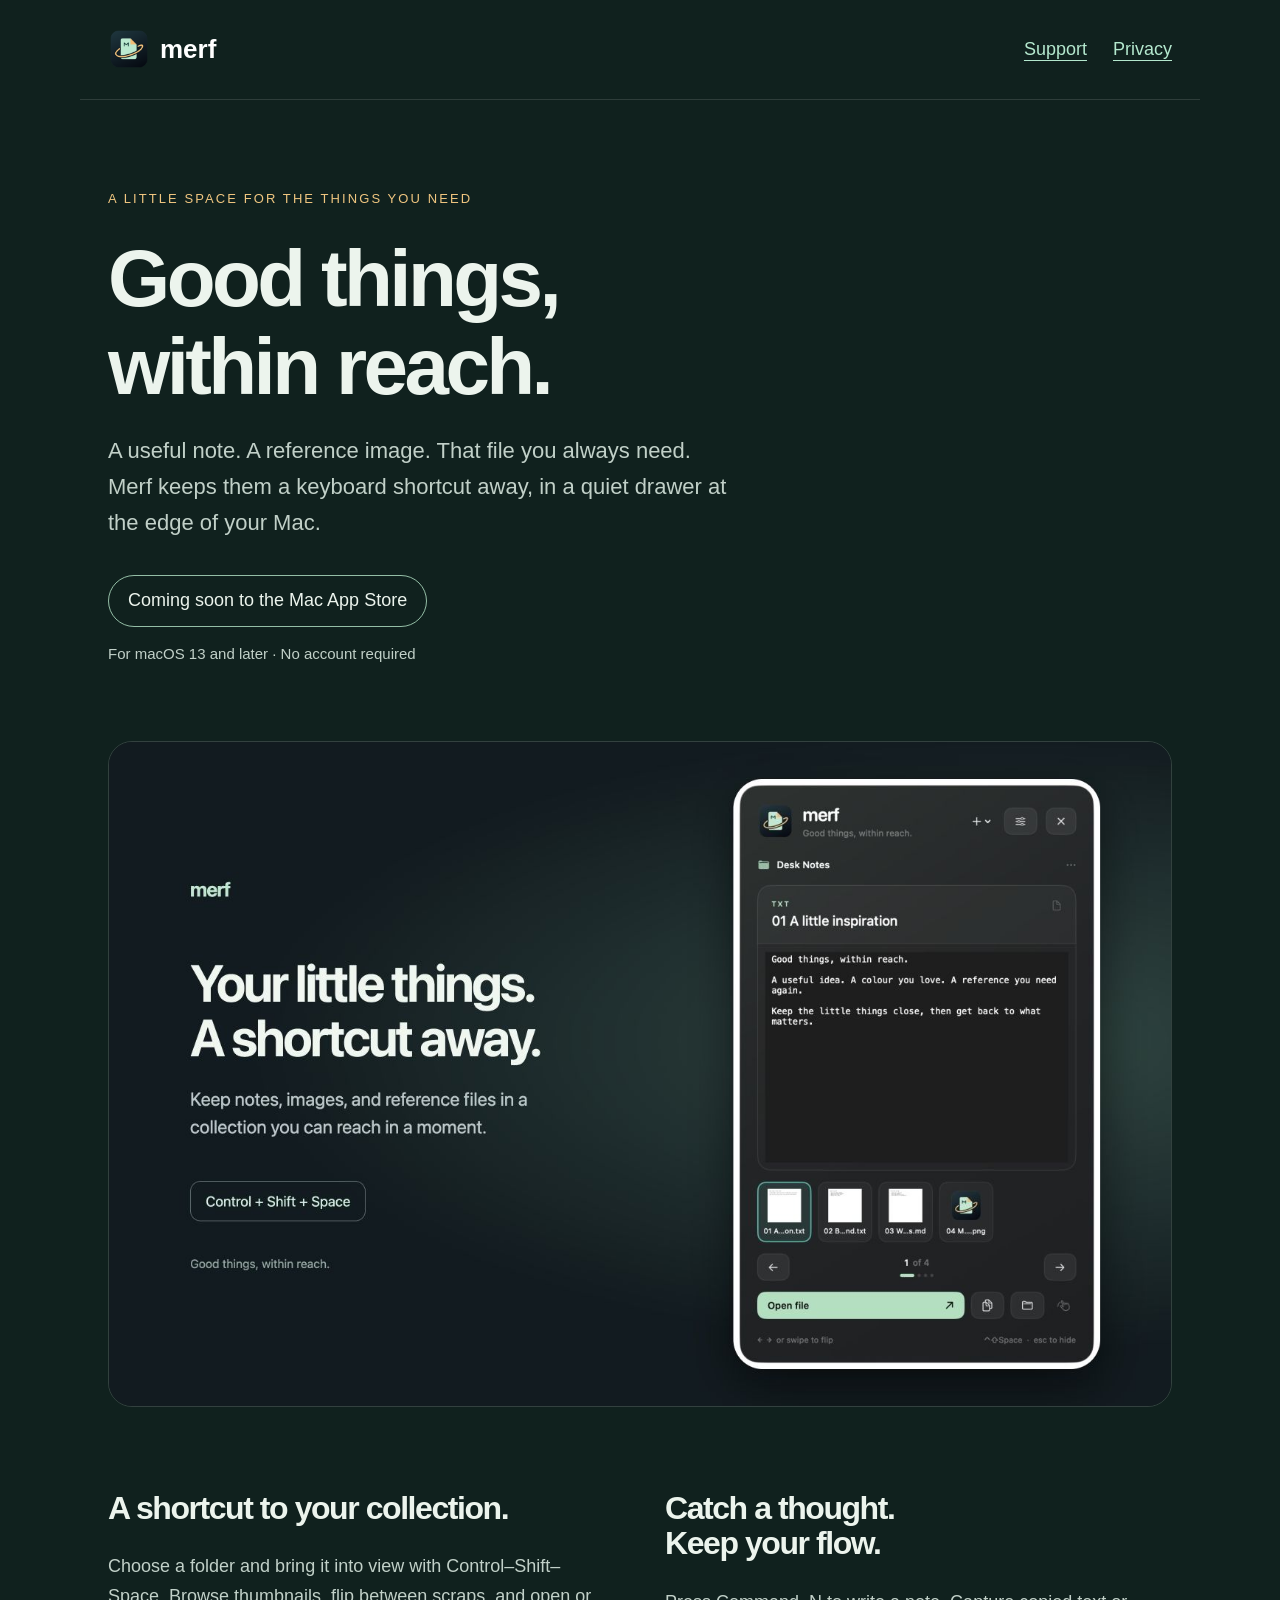
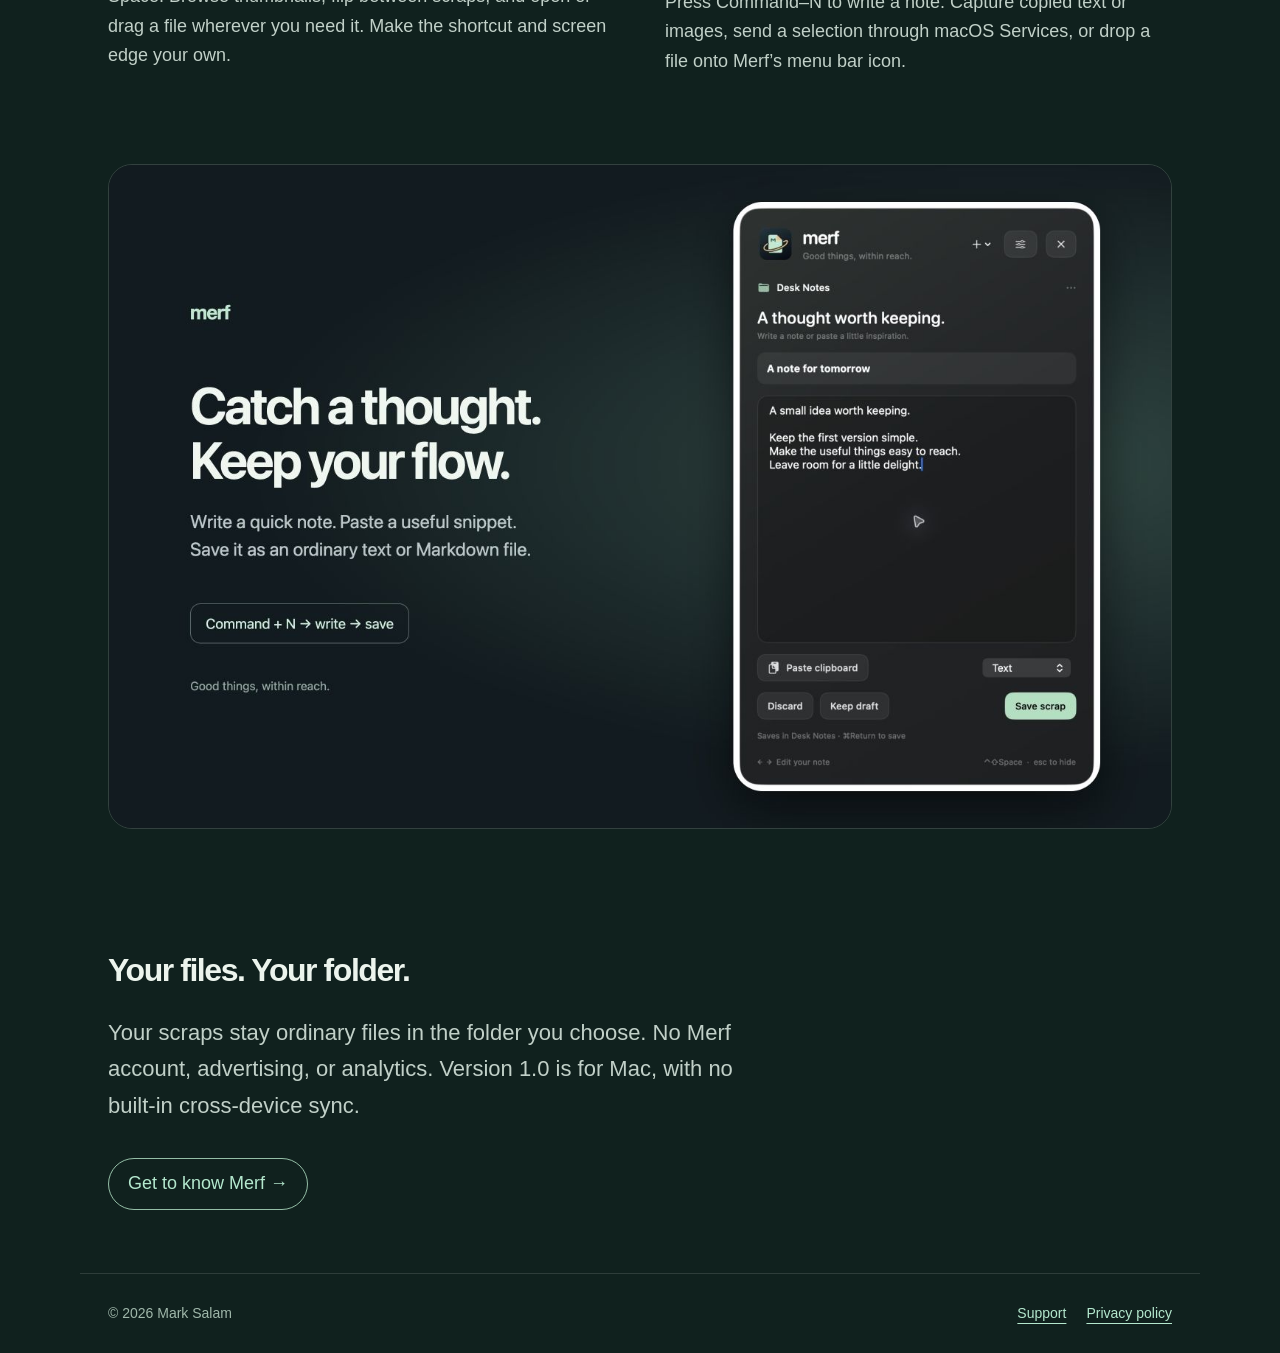
==== index.html @ 33ce0363 "Add Merf website, support, and privacy pages" ====
<!doctype html><html lang="en"><head><meta charset="utf-8"><meta name="viewport" content="width=device-width,initial-scale=1"><title>Good things, within reach — Merf</title><meta name="description" content="Merf keeps notes, images, and reference files a keyboard shortcut away on your Mac."><link rel="icon" href="assets/merf.png"><link rel="stylesheet" href="style.css"></head><body><header><a class="brand" href="./"><img src="assets/merf.png" alt="">merf</a><nav aria-label="Main navigation"><a href="support.html">Support</a><a href="privacy.html">Privacy</a></nav></header><main><section class="hero"><span class="eyebrow">A little space for the things you need</span><h1>Good things,<br>within reach.</h1><p>A useful note. A reference image. That file you always need. Merf keeps them a keyboard shortcut away, in a quiet drawer at the edge of your Mac.</p><span class="pill">Coming soon to the Mac App Store</span><p style="font-size:15px">For macOS 13 and later · No account required</p></section><img class="shot" src="assets/browse.png" alt="Merf’s slide-out drawer displaying a text scrap and a row of file thumbnails"><section class="features"><div><h2>A shortcut to your collection.</h2><p>Choose a folder and bring it into view with Control–Shift–Space. Browse thumbnails, flip between scraps, and open or drag a file wherever you need it. Make the shortcut and screen edge your own.</p></div><div><h2>Catch a thought.<br>Keep your flow.</h2><p>Press Command–N to write a note. Capture copied text or images, send a selection through macOS Services, or drop a file onto Merf’s menu bar icon.</p></div></section><img class="shot" src="assets/capture.png" alt="Merf’s note editor with a title and a short text note"><section class="hero"><h2>Your files. Your folder.</h2><p>Your scraps stay ordinary files in the folder you choose. No Merf account, advertising, or analytics. Version 1.0 is for Mac, with no built-in cross-device sync.</p><a class="pill" href="support.html">Get to know Merf →</a></section></main><footer><span>© 2026 Mark Salam</span><div><a href="support.html">Support</a><a href="privacy.html">Privacy policy</a></div></footer></body></html>
---- style.css ----
*{box-sizing:border-box}body{margin:0;background:#10211e;color:#ecf4ed;font:18px/1.65 -apple-system,BlinkMacSystemFont,"Segoe UI",sans-serif}a{color:#b4e8ce;text-underline-offset:5px}a:hover{color:white}header,main,footer{max-width:1120px;margin:auto;padding:28px}header{display:flex;align-items:center;justify-content:space-between;border-bottom:1px solid #ffffff20}nav{display:flex;gap:26px}.brand{font-size:26px;font-weight:750;text-decoration:none;color:white;display:flex;align-items:center;gap:10px}.brand img{width:42px;height:42px}h1,h2{line-height:1.1;letter-spacing:-.045em}h1{font-size:clamp(42px,7vw,80px);margin:22px 0}h2{font-size:32px;margin-top:45px}p{color:#c1d0c8}.eyebrow{color:#f0c680;font-size:13px;text-transform:uppercase;letter-spacing:.16em}.hero{max-width:820px;padding:55px 0 35px}.hero p{max-width:630px;font-size:22px}.pill{display:inline-block;padding:10px 19px;border:1px solid #94bea6;border-radius:30px;text-decoration:none;margin:12px 10px 0 0}.shot{width:100%;display:block;border-radius:24px;border:1px solid #ffffff25;margin:24px 0}.features{display:grid;grid-template-columns:1fr 1fr;gap:50px;padding:15px 0 45px}.prose{max-width:760px;padding-bottom:60px}.prose h1{font-size:52px}.prose h2{font-size:26px}.prose p{margin:18px 0}footer{border-top:1px solid #ffffff20;display:flex;justify-content:space-between;font-size:14px;color:#a0b8ab}footer div{display:flex;gap:20px}:focus-visible{outline:3px solid #f0c680;outline-offset:5px}@media(max-width:650px){header,main,footer{padding:20px}nav{gap:15px;font-size:15px}.features{grid-template-columns:1fr;gap:0}.hero{padding-top:30px}.hero p{font-size:19px}.prose h1{font-size:40px}footer{display:block}footer div{margin-top:15px}.shot{border-radius:12px}}
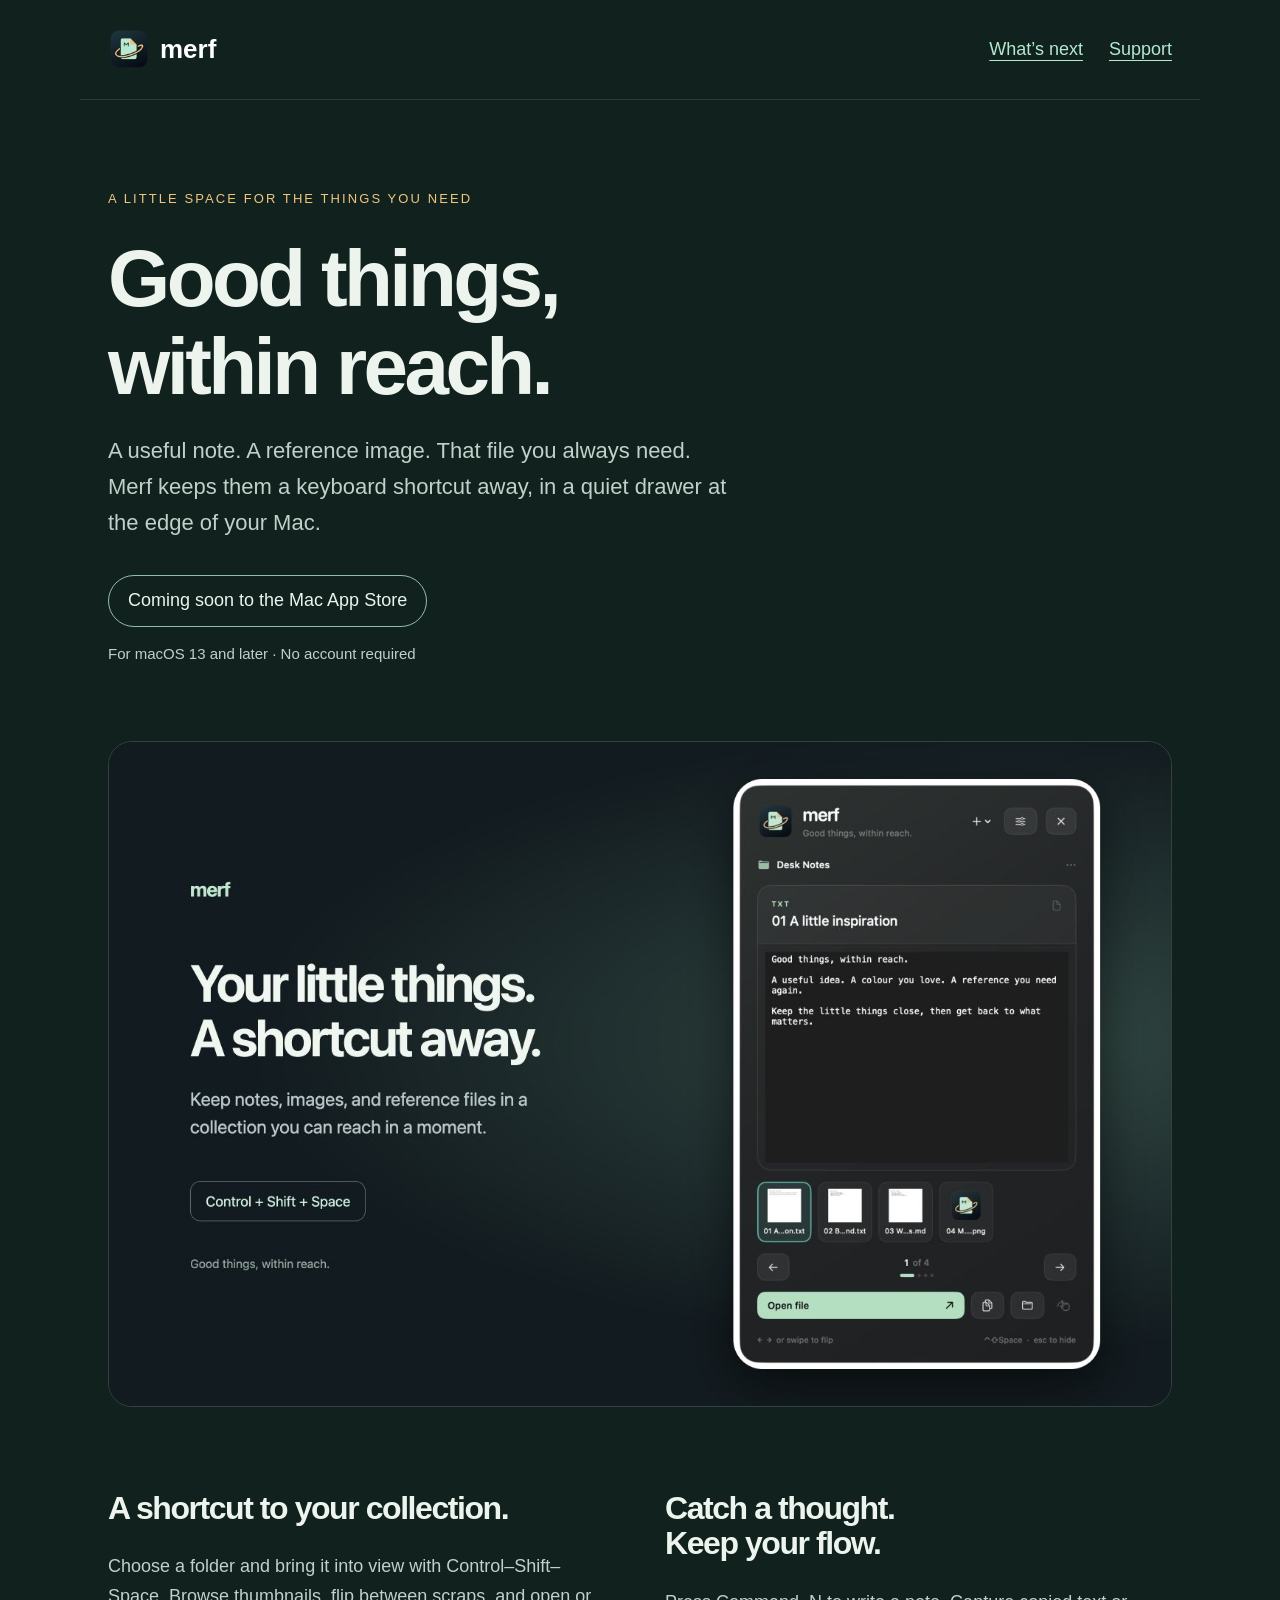
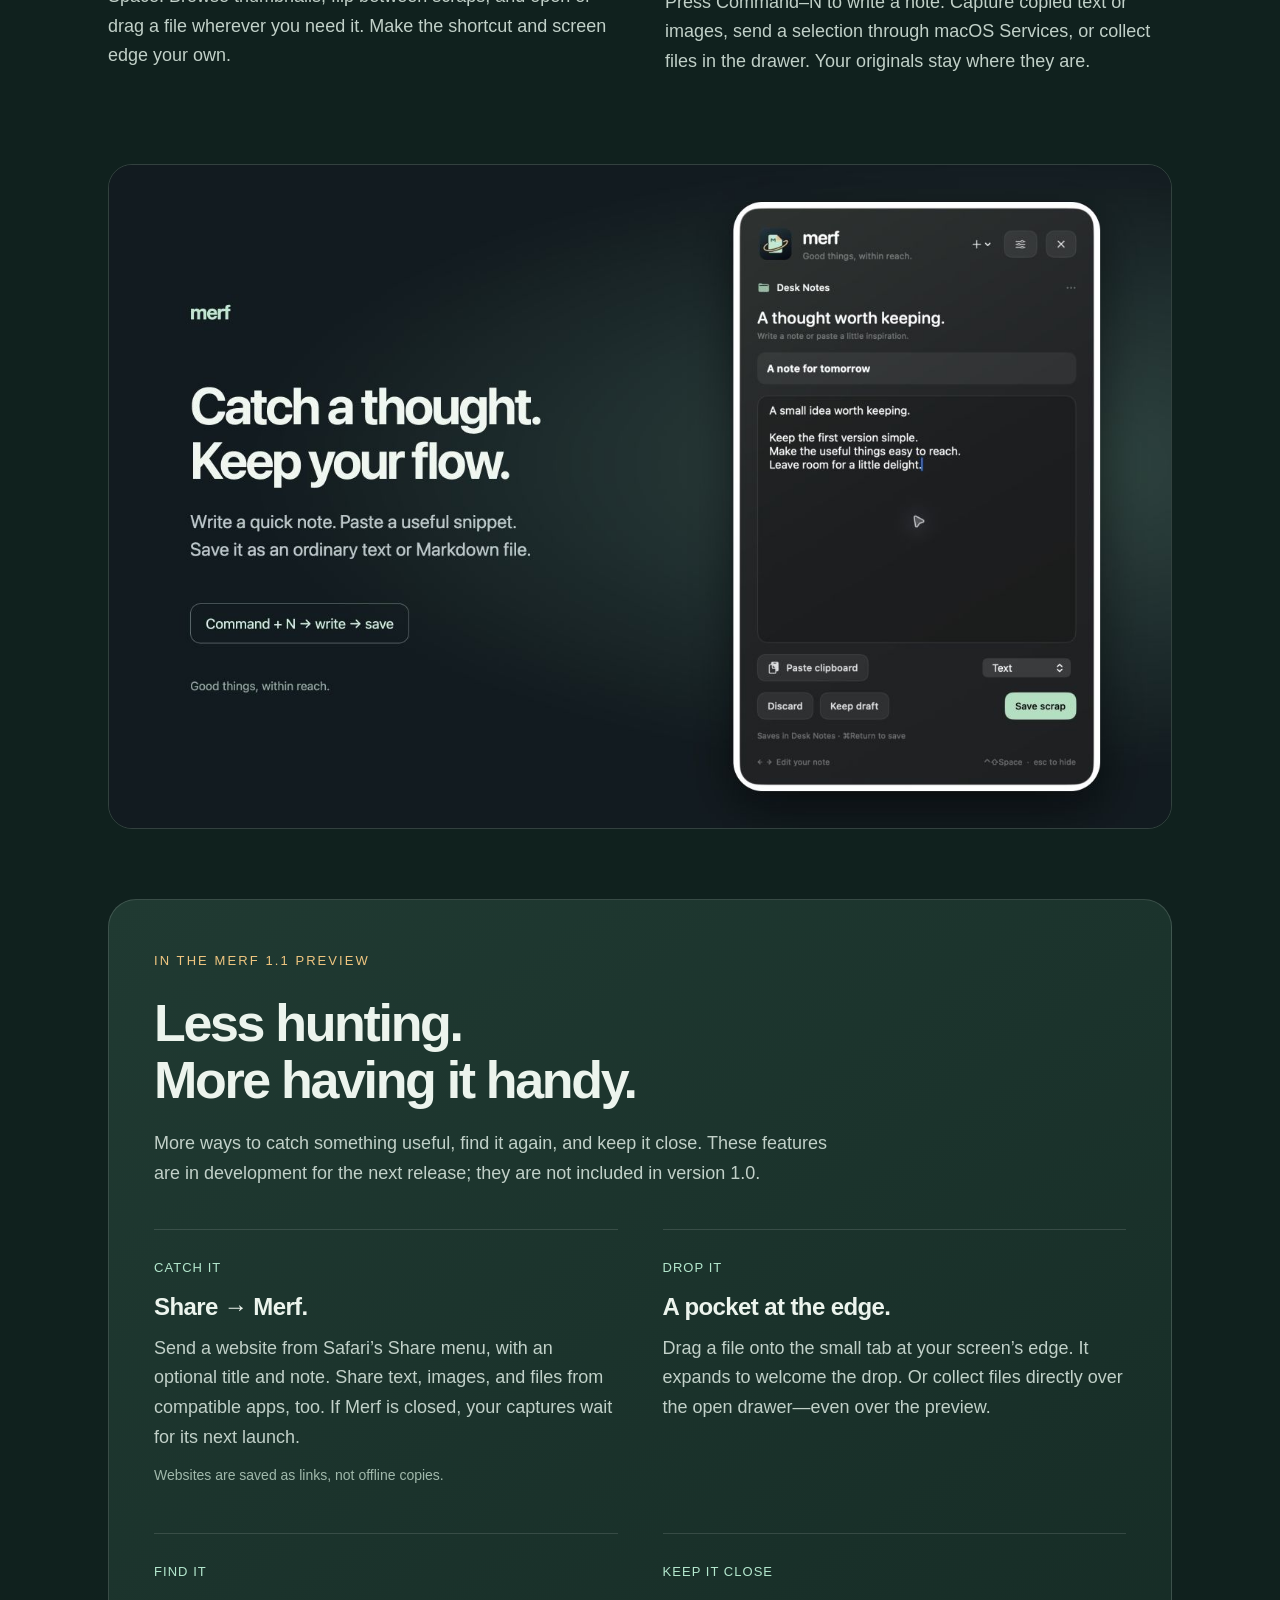
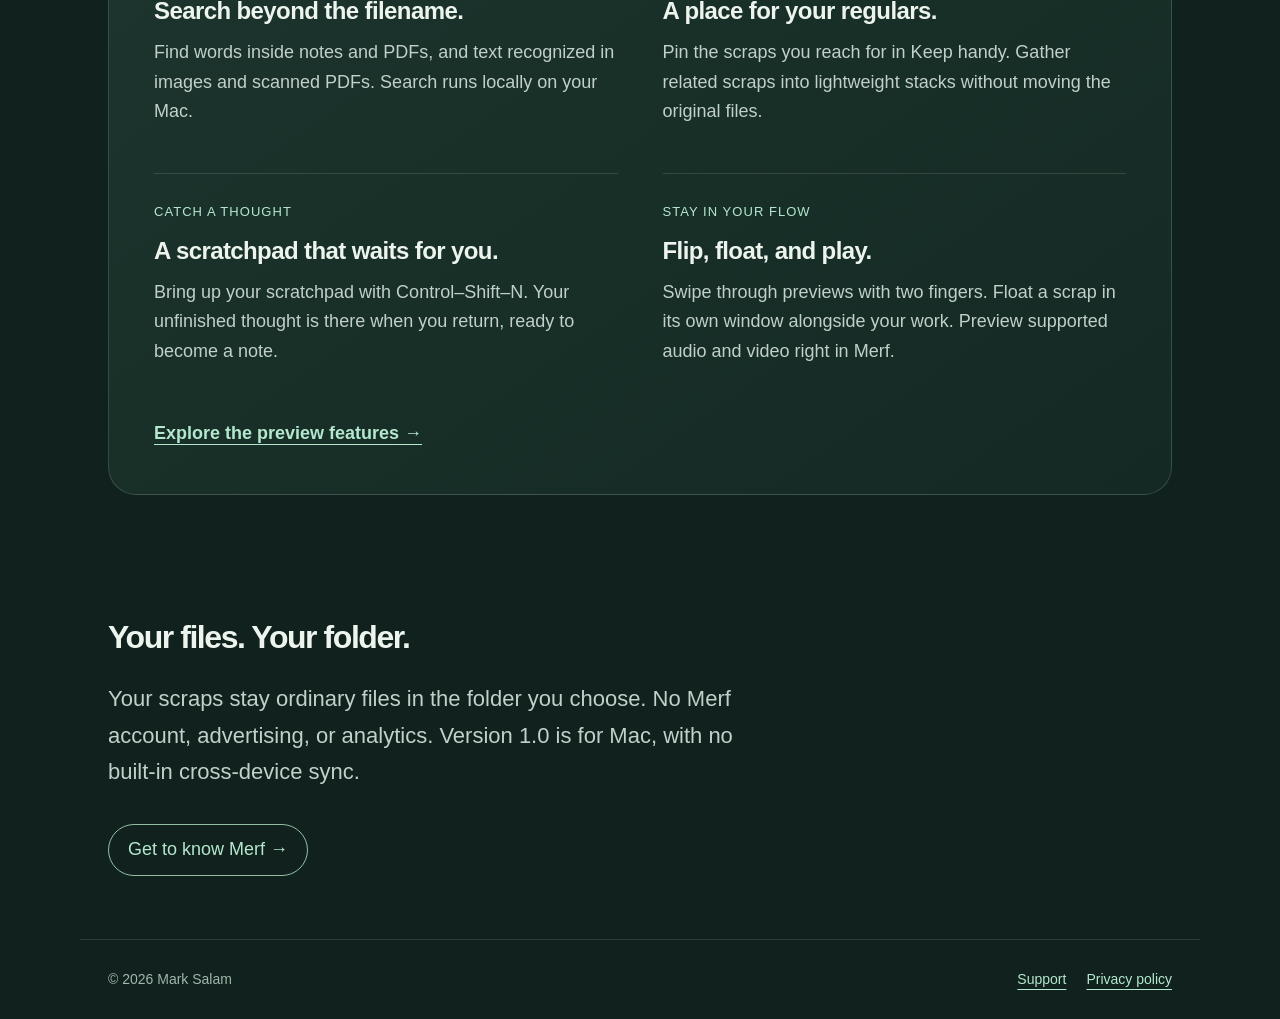
==== commit b1e3f8c8: "Present Merf 1.1 preview features and update support and privacy" ====
--- a/index.html
+++ b/index.html
@@ -1 +1,15 @@
-<!doctype html><html lang="en"><head><meta charset="utf-8"><meta name="viewport" content="width=device-width,initial-scale=1"><title>Good things, within reach — Merf</title><meta name="description" content="Merf keeps notes, images, and reference files a keyboard shortcut away on your Mac."><link rel="icon" href="assets/merf.png"><link rel="stylesheet" href="style.css"></head><body><header><a class="brand" href="./"><img src="assets/merf.png" alt="">merf</a><nav aria-label="Main navigation"><a href="support.html">Support</a><a href="privacy.html">Privacy</a></nav></header><main><section class="hero"><span class="eyebrow">A little space for the things you need</span><h1>Good things,<br>within reach.</h1><p>A useful note. A reference image. That file you always need. Merf keeps them a keyboard shortcut away, in a quiet drawer at the edge of your Mac.</p><span class="pill">Coming soon to the Mac App Store</span><p style="font-size:15px">For macOS 13 and later · No account required</p></section><img class="shot" src="assets/browse.png" alt="Merf’s slide-out drawer displaying a text scrap and a row of file thumbnails"><section class="features"><div><h2>A shortcut to your collection.</h2><p>Choose a folder and bring it into view with Control–Shift–Space. Browse thumbnails, flip between scraps, and open or drag a file wherever you need it. Make the shortcut and screen edge your own.</p></div><div><h2>Catch a thought.<br>Keep your flow.</h2><p>Press Command–N to write a note. Capture copied text or images, send a selection through macOS Services, or drop a file onto Merf’s menu bar icon.</p></div></section><img class="shot" src="assets/capture.png" alt="Merf’s note editor with a title and a short text note"><section class="hero"><h2>Your files. Your folder.</h2><p>Your scraps stay ordinary files in the folder you choose. No Merf account, advertising, or analytics. Version 1.0 is for Mac, with no built-in cross-device sync.</p><a class="pill" href="support.html">Get to know Merf →</a></section></main><footer><span>© 2026 Mark Salam</span><div><a href="support.html">Support</a><a href="privacy.html">Privacy policy</a></div></footer></body></html>+<!doctype html><html lang="en"><head><meta charset="utf-8"><meta name="viewport" content="width=device-width,initial-scale=1"><title>Good things, within reach — Merf</title><meta name="description" content="Merf keeps notes, images, and reference files a keyboard shortcut away on your Mac."><link rel="icon" href="assets/merf.png"><link rel="stylesheet" href="style.css"></head><body><header><a class="brand" href="./"><img src="assets/merf.png" alt="">merf</a><nav aria-label="Main navigation"><a href="#next">What’s next</a><a href="support.html">Support</a></nav></header><main><section class="hero"><span class="eyebrow">A little space for the things you need</span><h1>Good things,<br>within reach.</h1><p>A useful note. A reference image. That file you always need. Merf keeps them a keyboard shortcut away, in a quiet drawer at the edge of your Mac.</p><span class="pill">Coming soon to the Mac App Store</span><p style="font-size:15px">For macOS 13 and later · No account required</p></section><img class="shot" src="assets/browse.png" alt="Merf’s slide-out drawer displaying a text scrap and a row of file thumbnails"><section class="features"><div><h2>A shortcut to your collection.</h2><p>Choose a folder and bring it into view with Control–Shift–Space. Browse thumbnails, flip between scraps, and open or drag a file wherever you need it. Make the shortcut and screen edge your own.</p></div><div><h2>Catch a thought.<br>Keep your flow.</h2><p>Press Command–N to write a note. Capture copied text or images, send a selection through macOS Services, or collect files in the drawer. Your originals stay where they are.</p></div></section><img class="shot" src="assets/capture.png" alt="Merf’s note editor with a title and a short text note">
+<section class="next" id="next" aria-labelledby="next-title">
+  <span class="eyebrow">In the Merf 1.1 preview</span>
+  <h2 id="next-title">Less hunting.<br>More having it handy.</h2>
+  <p class="intro">More ways to catch something useful, find it again, and keep it close. These features are in development for the next release; they are not included in version 1.0.</p>
+  <div class="feature-grid">
+    <article><span class="feature-label">Catch it</span><h3>Share → Merf.</h3><p>Send a website from Safari’s Share menu, with an optional title and note. Share text, images, and files from compatible apps, too. If Merf is closed, your captures wait for its next launch.</p><p class="detail">Websites are saved as links, not offline copies.</p></article>
+    <article><span class="feature-label">Drop it</span><h3>A pocket at the edge.</h3><p>Drag a file onto the small tab at your screen’s edge. It expands to welcome the drop. Or collect files directly over the open drawer—even over the preview.</p></article>
+    <article><span class="feature-label">Find it</span><h3>Search beyond the filename.</h3><p>Find words inside notes and PDFs, and text recognized in images and scanned PDFs. Search runs locally on your Mac.</p></article>
+    <article><span class="feature-label">Keep it close</span><h3>A place for your regulars.</h3><p>Pin the scraps you reach for in Keep handy. Gather related scraps into lightweight stacks without moving the original files.</p></article>
+    <article><span class="feature-label">Catch a thought</span><h3>A scratchpad that waits for you.</h3><p>Bring up your scratchpad with Control–Shift–N. Your unfinished thought is there when you return, ready to become a note.</p></article>
+    <article><span class="feature-label">Stay in your flow</span><h3>Flip, float, and play.</h3><p>Swipe through previews with two fingers. Float a scrap in its own window alongside your work. Preview supported audio and video right in Merf.</p></article>
+  </div>
+  <a class="text-link" href="support.html#preview">Explore the preview features →</a>
+</section><section class="hero"><h2>Your files. Your folder.</h2><p>Your scraps stay ordinary files in the folder you choose. No Merf account, advertising, or analytics. Version 1.0 is for Mac, with no built-in cross-device sync.</p><a class="pill" href="support.html">Get to know Merf →</a></section></main><footer><span>© 2026 Mark Salam</span><div><a href="support.html">Support</a><a href="privacy.html">Privacy policy</a></div></footer></body></html>
--- a/style.css
+++ b/style.css
@@ -1 +1,2 @@
-*{box-sizing:border-box}body{margin:0;background:#10211e;color:#ecf4ed;font:18px/1.65 -apple-system,BlinkMacSystemFont,"Segoe UI",sans-serif}a{color:#b4e8ce;text-underline-offset:5px}a:hover{color:white}header,main,footer{max-width:1120px;margin:auto;padding:28px}header{display:flex;align-items:center;justify-content:space-between;border-bottom:1px solid #ffffff20}nav{display:flex;gap:26px}.brand{font-size:26px;font-weight:750;text-decoration:none;color:white;display:flex;align-items:center;gap:10px}.brand img{width:42px;height:42px}h1,h2{line-height:1.1;letter-spacing:-.045em}h1{font-size:clamp(42px,7vw,80px);margin:22px 0}h2{font-size:32px;margin-top:45px}p{color:#c1d0c8}.eyebrow{color:#f0c680;font-size:13px;text-transform:uppercase;letter-spacing:.16em}.hero{max-width:820px;padding:55px 0 35px}.hero p{max-width:630px;font-size:22px}.pill{display:inline-block;padding:10px 19px;border:1px solid #94bea6;border-radius:30px;text-decoration:none;margin:12px 10px 0 0}.shot{width:100%;display:block;border-radius:24px;border:1px solid #ffffff25;margin:24px 0}.features{display:grid;grid-template-columns:1fr 1fr;gap:50px;padding:15px 0 45px}.prose{max-width:760px;padding-bottom:60px}.prose h1{font-size:52px}.prose h2{font-size:26px}.prose p{margin:18px 0}footer{border-top:1px solid #ffffff20;display:flex;justify-content:space-between;font-size:14px;color:#a0b8ab}footer div{display:flex;gap:20px}:focus-visible{outline:3px solid #f0c680;outline-offset:5px}@media(max-width:650px){header,main,footer{padding:20px}nav{gap:15px;font-size:15px}.features{grid-template-columns:1fr;gap:0}.hero{padding-top:30px}.hero p{font-size:19px}.prose h1{font-size:40px}footer{display:block}footer div{margin-top:15px}.shot{border-radius:12px}}+*{box-sizing:border-box}body{margin:0;background:#10211e;color:#ecf4ed;font:18px/1.65 -apple-system,BlinkMacSystemFont,"Segoe UI",sans-serif}a{color:#b4e8ce;text-underline-offset:5px}a:hover{color:white}header,main,footer{max-width:1120px;margin:auto;padding:28px}header{display:flex;align-items:center;justify-content:space-between;border-bottom:1px solid #ffffff20}nav{display:flex;gap:26px}.brand{font-size:26px;font-weight:750;text-decoration:none;color:white;display:flex;align-items:center;gap:10px}.brand img{width:42px;height:42px}h1,h2{line-height:1.1;letter-spacing:-.045em}h1{font-size:clamp(42px,7vw,80px);margin:22px 0}h2{font-size:32px;margin-top:45px}p{color:#c1d0c8}.eyebrow{color:#f0c680;font-size:13px;text-transform:uppercase;letter-spacing:.16em}.hero{max-width:820px;padding:55px 0 35px}.hero p{max-width:630px;font-size:22px}.pill{display:inline-block;padding:10px 19px;border:1px solid #94bea6;border-radius:30px;text-decoration:none;margin:12px 10px 0 0}.shot{width:100%;display:block;border-radius:24px;border:1px solid #ffffff25;margin:24px 0}.features{display:grid;grid-template-columns:1fr 1fr;gap:50px;padding:15px 0 45px}.prose{max-width:760px;padding-bottom:60px}.prose h1{font-size:52px}.prose h2{font-size:26px}.prose p{margin:18px 0}footer{border-top:1px solid #ffffff20;display:flex;justify-content:space-between;font-size:14px;color:#a0b8ab}footer div{display:flex;gap:20px}:focus-visible{outline:3px solid #f0c680;outline-offset:5px}@media(max-width:650px){header,main,footer{padding:20px}nav{gap:15px;font-size:15px}.features{grid-template-columns:1fr;gap:0}.hero{padding-top:30px}.hero p{font-size:19px}.prose h1{font-size:40px}footer{display:block}footer div{margin-top:15px}.shot{border-radius:12px}}
+html{scroll-behavior:smooth}.next{margin:70px 0 25px;padding:45px;border:1px solid #ffffff25;border-radius:28px;background:linear-gradient(145deg,#203a32,#142923)}.next h2{font-size:clamp(34px,5vw,52px);margin:20px 0}.intro{max-width:700px}.feature-grid{display:grid;grid-template-columns:1fr 1fr;gap:34px 45px;margin:40px 0}.feature-grid article{border-top:1px solid #ffffff20;padding-top:22px}.feature-label{color:#b4e8ce;font-size:13px;letter-spacing:.08em;text-transform:uppercase}.feature-grid h3{font-size:24px;line-height:1.25;letter-spacing:-.025em;margin:10px 0}.feature-grid p{margin:12px 0}.feature-grid .detail{font-size:14px;color:#a0b8ab}.text-link{font-weight:600}.prose #preview{border-top:1px solid #ffffff25;padding-top:38px;margin-top:45px}section[id]{scroll-margin-top:28px}@media(max-width:650px){.next{padding:24px;margin-top:40px;border-radius:20px}.feature-grid{grid-template-columns:1fr;gap:20px;margin:30px 0}nav{gap:14px}}@media(prefers-reduced-motion:reduce){html{scroll-behavior:auto}}
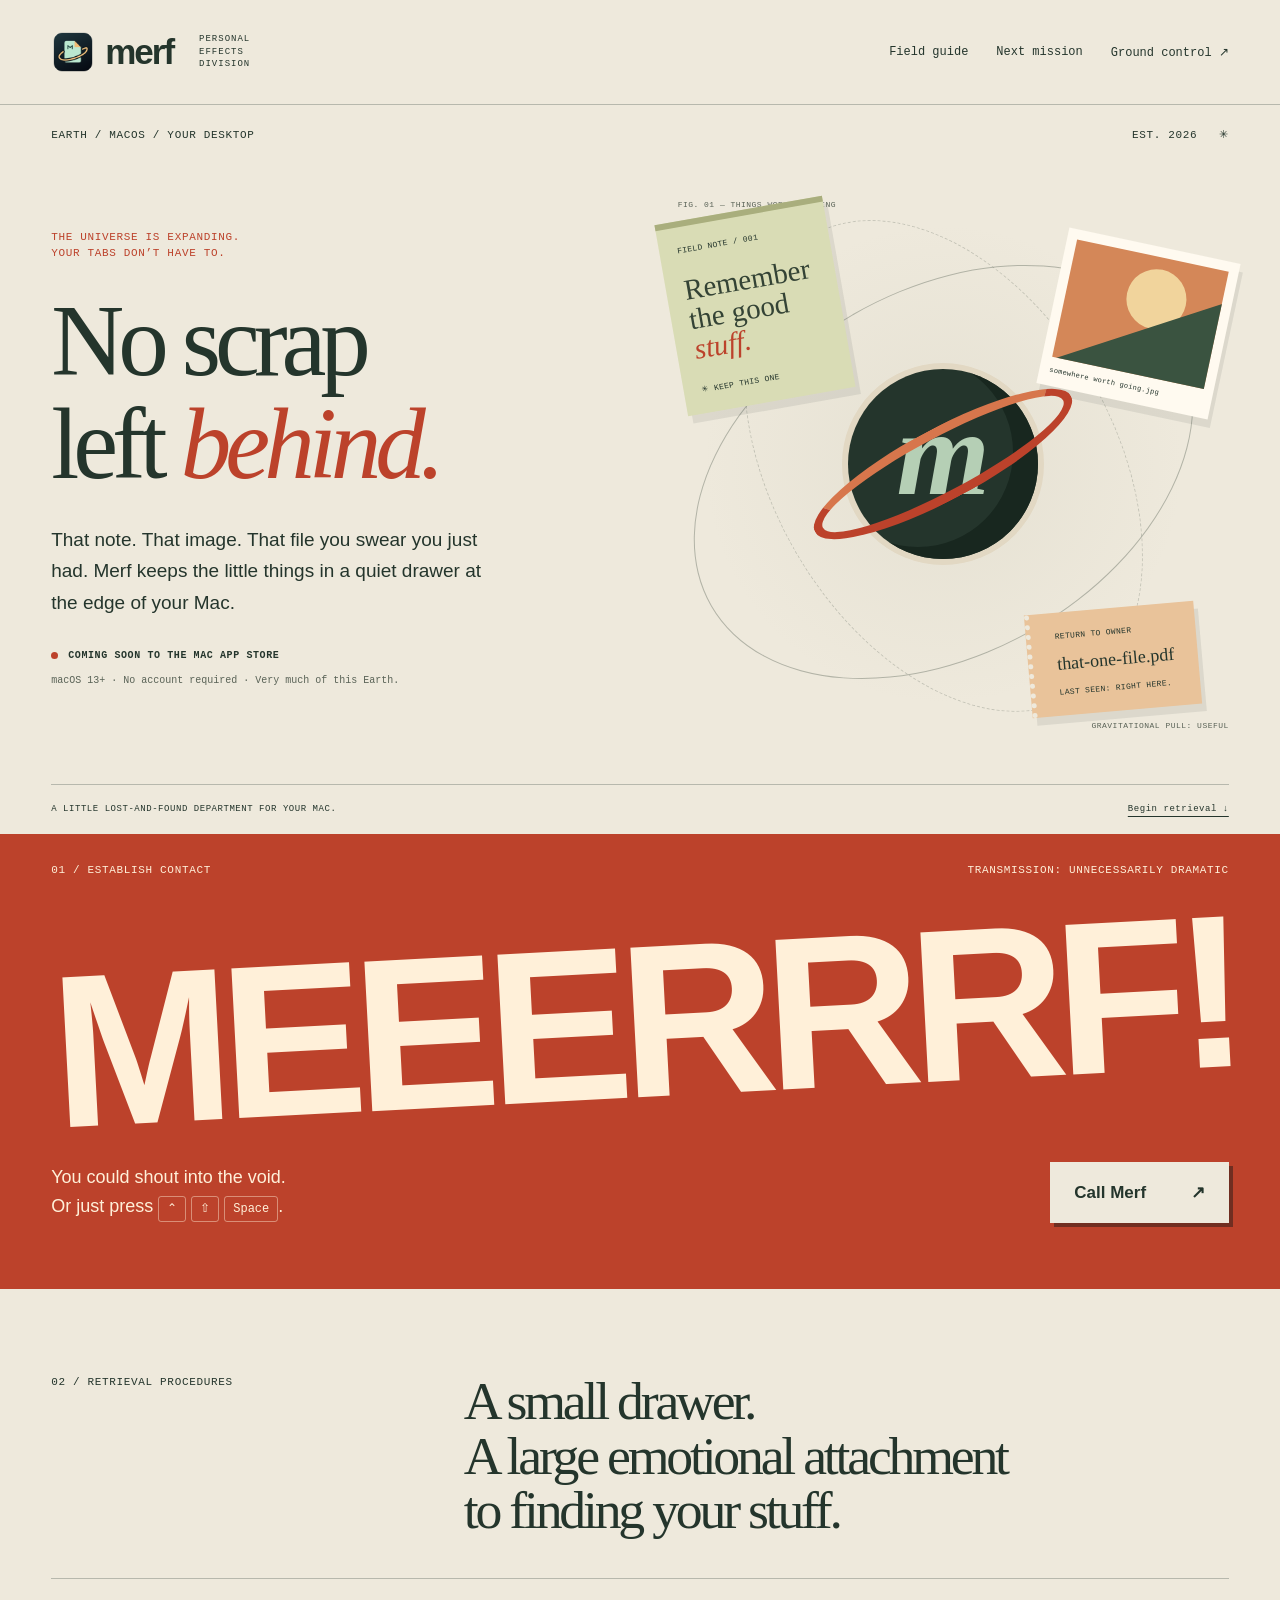
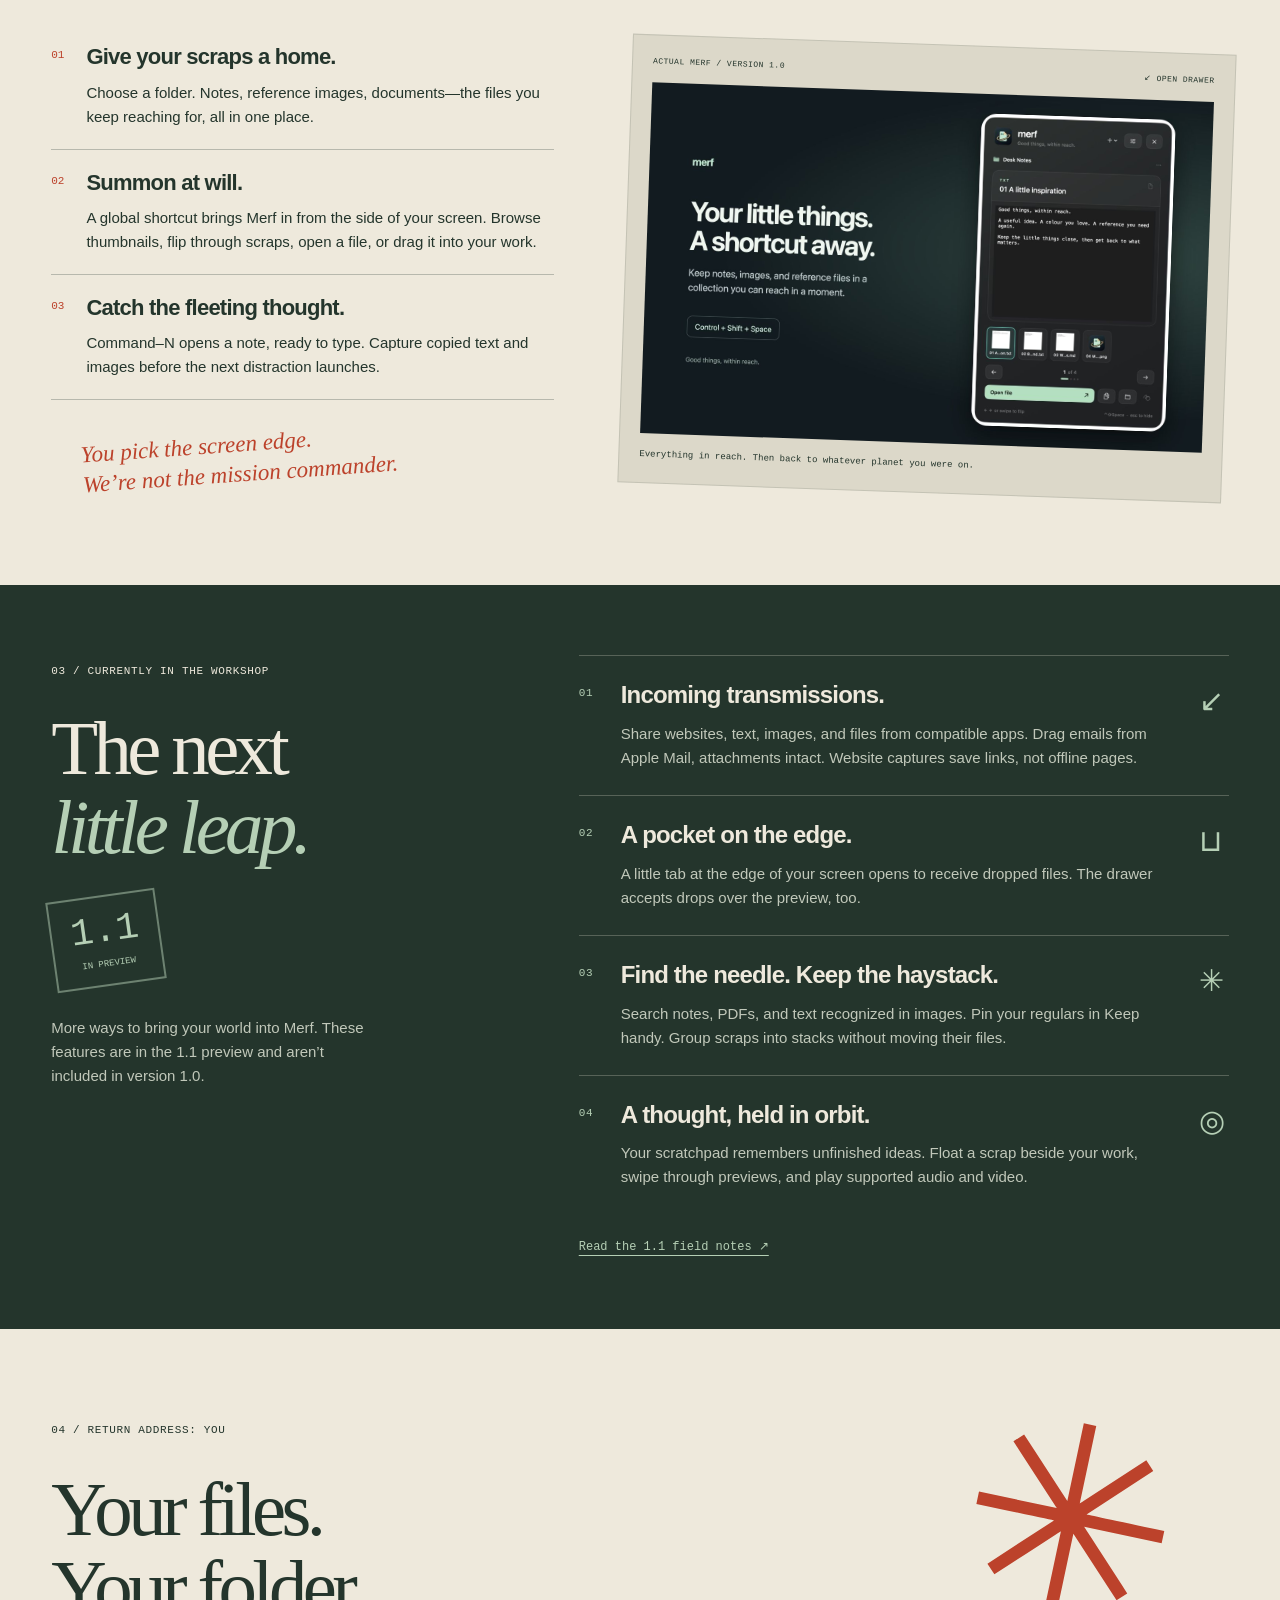
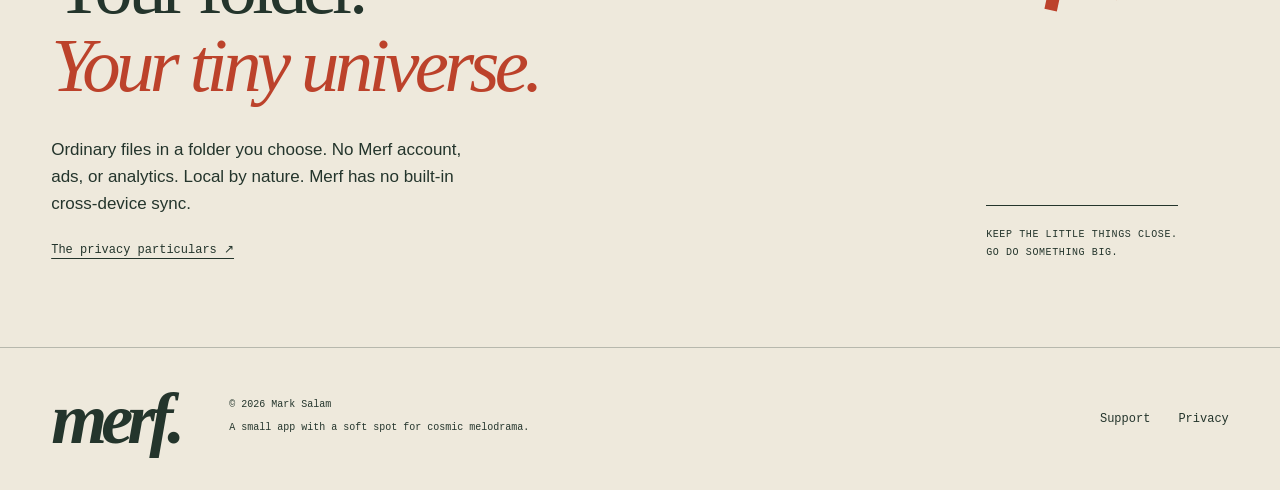
==== commit 536843e0: "Give Merf a retro space field-guide identity and interactive drawer demo" ====
--- a/index.html
+++ b/index.html
@@ -1,15 +1,40 @@
-<!doctype html><html lang="en"><head><meta charset="utf-8"><meta name="viewport" content="width=device-width,initial-scale=1"><title>Good things, within reach — Merf</title><meta name="description" content="Merf keeps notes, images, and reference files a keyboard shortcut away on your Mac."><link rel="icon" href="assets/merf.png"><link rel="stylesheet" href="style.css"></head><body><header><a class="brand" href="./"><img src="assets/merf.png" alt="">merf</a><nav aria-label="Main navigation"><a href="#next">What’s next</a><a href="support.html">Support</a></nav></header><main><section class="hero"><span class="eyebrow">A little space for the things you need</span><h1>Good things,<br>within reach.</h1><p>A useful note. A reference image. That file you always need. Merf keeps them a keyboard shortcut away, in a quiet drawer at the edge of your Mac.</p><span class="pill">Coming soon to the Mac App Store</span><p style="font-size:15px">For macOS 13 and later · No account required</p></section><img class="shot" src="assets/browse.png" alt="Merf’s slide-out drawer displaying a text scrap and a row of file thumbnails"><section class="features"><div><h2>A shortcut to your collection.</h2><p>Choose a folder and bring it into view with Control–Shift–Space. Browse thumbnails, flip between scraps, and open or drag a file wherever you need it. Make the shortcut and screen edge your own.</p></div><div><h2>Catch a thought.<br>Keep your flow.</h2><p>Press Command–N to write a note. Capture copied text or images, send a selection through macOS Services, or collect files in the drawer. Your originals stay where they are.</p></div></section><img class="shot" src="assets/capture.png" alt="Merf’s note editor with a title and a short text note">
-<section class="next" id="next" aria-labelledby="next-title">
-  <span class="eyebrow">In the Merf 1.1 preview</span>
-  <h2 id="next-title">Less hunting.<br>More having it handy.</h2>
-  <p class="intro">More ways to catch something useful, find it again, and keep it close. These features are in development for the next release; they are not included in version 1.0.</p>
-  <div class="feature-grid">
-    <article><span class="feature-label">Catch it</span><h3>Share → Merf.</h3><p>Send a website from Safari’s Share menu, with an optional title and note. Share text, images, and files from compatible apps, too. If Merf is closed, your captures wait for its next launch.</p><p class="detail">Websites are saved as links, not offline copies.</p></article>
-    <article><span class="feature-label">Drop it</span><h3>A pocket at the edge.</h3><p>Drag a file onto the small tab at your screen’s edge. It expands to welcome the drop. Or collect files directly over the open drawer—even over the preview.</p></article>
-    <article><span class="feature-label">Find it</span><h3>Search beyond the filename.</h3><p>Find words inside notes and PDFs, and text recognized in images and scanned PDFs. Search runs locally on your Mac.</p></article>
-    <article><span class="feature-label">Keep it close</span><h3>A place for your regulars.</h3><p>Pin the scraps you reach for in Keep handy. Gather related scraps into lightweight stacks without moving the original files.</p></article>
-    <article><span class="feature-label">Catch a thought</span><h3>A scratchpad that waits for you.</h3><p>Bring up your scratchpad with Control–Shift–N. Your unfinished thought is there when you return, ready to become a note.</p></article>
-    <article><span class="feature-label">Stay in your flow</span><h3>Flip, float, and play.</h3><p>Swipe through previews with two fingers. Float a scrap in its own window alongside your work. Preview supported audio and video right in Merf.</p></article>
-  </div>
-  <a class="text-link" href="support.html#preview">Explore the preview features →</a>
-</section><section class="hero"><h2>Your files. Your folder.</h2><p>Your scraps stay ordinary files in the folder you choose. No Merf account, advertising, or analytics. Version 1.0 is for Mac, with no built-in cross-device sync.</p><a class="pill" href="support.html">Get to know Merf →</a></section></main><footer><span>© 2026 Mark Salam</span><div><a href="support.html">Support</a><a href="privacy.html">Privacy policy</a></div></footer></body></html>+<!doctype html>
+<html lang="en">
+<head><meta charset="utf-8"><meta name="viewport" content="width=device-width,initial-scale=1"><title>Merf — No scrap left behind.</title><meta name="description" content="A little lost-and-found department for your Mac. Keep notes, images and useful files within reach with Merf."><link rel="icon" href="assets/merf.png"><link rel="stylesheet" href="style.css?v=mission-1"><script src="mission.js" defer></script></head>
+<body class="landing">
+<header><a class="brand" href="./"><img src="assets/merf.png" alt="">merf<span class="brand-note">PERSONAL EFFECTS DIVISION</span></a><nav aria-label="Main navigation"><a href="#field-guide">Field guide</a><a href="#next">Next mission</a><a href="support.html">Ground control ↗</a></nav></header>
+<main>
+<section class="hero" aria-labelledby="hero-title">
+<div class="mission-line"><span>EARTH / MACOS / YOUR DESKTOP</span><span>EST. 2026 &nbsp; ✳</span></div>
+<div class="hero-layout"><div class="hero-copy"><p class="eyebrow">The universe is expanding.<br>Your tabs don’t have to.</p><h1 id="hero-title">No scrap<br>left <em>behind.</em></h1><p class="lede">That note. That image. That file you swear you just had. Merf keeps the little things in a quiet drawer at the edge of your Mac.</p><div class="launch-status"><span class="status-dot"></span> COMING SOON TO THE MAC APP STORE</div><p class="small-print">macOS 13+ · No account required · Very much of this Earth.</p></div>
+<div class="orbital" aria-label="An illustrated orbit of useful scraps around Merf">
+<div class="orbit orbit-one" aria-hidden="true"></div><div class="orbit orbit-two" aria-hidden="true"></div><span class="coordinate top-coordinate" aria-hidden="true">FIG. 01 — THINGS WORTH KEEPING</span>
+<div class="planet" aria-hidden="true"><span>m</span><i></i></div>
+<div class="orbit-scrap note"><span>FIELD NOTE / 001</span><p>Remember<br>the good<br><em>stuff.</em></p><small>✳ KEEP THIS ONE</small></div>
+<div class="orbit-scrap photo"><div class="sunset" aria-hidden="true"><i></i><b></b></div><span>somewhere worth going.jpg</span></div>
+<div class="orbit-scrap ticket"><span>RETURN TO OWNER</span><strong>that-one-file.pdf</strong><small>LAST SEEN: RIGHT HERE.</small></div>
+<span class="coordinate bottom-coordinate" aria-hidden="true">GRAVITATIONAL PULL: USEFUL</span>
+</div></div>
+<div class="hero-bottom"><span>A LITTLE LOST-AND-FOUND DEPARTMENT FOR YOUR MAC.</span><a href="#field-guide">Begin retrieval ↓</a></div>
+</section>
+<section class="signal" aria-labelledby="signal-title">
+<div class="signal-top"><span class="eyebrow">01 / Establish contact</span><span class="signal-frequency">TRANSMISSION: UNNECESSARILY DRAMATIC</span></div>
+<h2 id="signal-title">MEEERRRF!</h2>
+<div class="signal-bottom"><p>You could shout into the void.<br>Or just press <kbd>⌃</kbd> <kbd>⇧</kbd> <kbd>Space</kbd>.</p><button id="call-merf" aria-controls="demo-drawer" aria-expanded="false">Call Merf <span aria-hidden="true">↗</span></button></div>
+<div id="demo-drawer" class="demo-drawer" hidden><div class="demo-head"><span>✳ SIGNAL RECEIVED</span><button id="close-demo" aria-label="Close demo">×</button></div><p class="demo-caption">A tiny website demo. Your real scraps stay on your Mac.</p><div class="demo-note"><span id="demo-type">FIELD NOTE</span><h3 id="demo-title">You found it.</h3><p id="demo-body">The thought you wanted to keep. Right here, where you left it.</p></div><div class="demo-controls"><button id="demo-prev" aria-label="Previous demo scrap">←</button><span id="demo-count" aria-live="polite">01 / 03</span><button id="demo-next" aria-label="Next demo scrap">→</button></div></div>
+<p class="signal-reply" id="signal-reply" role="status"></p>
+</section>
+<section class="field-guide" id="field-guide">
+<div class="section-heading"><span class="eyebrow">02 / Retrieval procedures</span><h2>A small drawer.<br>A large emotional attachment<br>to finding your stuff.</h2></div>
+<div class="guide-layout"><div class="procedures"><article><span class="step">01</span><div><h3>Give your scraps a home.</h3><p>Choose a folder. Notes, reference images, documents—the files you keep reaching for, all in one place.</p></div></article><article><span class="step">02</span><div><h3>Summon at will.</h3><p>A global shortcut brings Merf in from the side of your screen. Browse thumbnails, flip through scraps, open a file, or drag it into your work.</p></div></article><article><span class="step">03</span><div><h3>Catch the fleeting thought.</h3><p>Command–N opens a note, ready to type. Capture copied text and images before the next distraction launches.</p></div></article><p class="pencil-note">You pick the screen edge.<br>We’re not the mission commander.</p></div><figure class="app-evidence"><div class="evidence-label"><span>ACTUAL MERF / VERSION 1.0</span><span>↙ OPEN DRAWER</span></div><img src="assets/browse.png" alt="Merf 1.0 showing a text note and thumbnails in its Mac drawer" loading="lazy"><figcaption>Everything in reach. Then back to whatever planet you were on.</figcaption></figure></div>
+</section>
+<section class="next" id="next" aria-labelledby="next-title"><div class="next-intro"><span class="eyebrow">03 / Currently in the workshop</span><h2 id="next-title">The next<br><em>little leap.</em></h2><div class="stamp">1.1<br><span>IN PREVIEW</span></div><p>More ways to bring your world into Merf. These features are in the 1.1 preview and aren’t included in version 1.0.</p></div><div class="manifest">
+<article><span>01</span><div><h3>Incoming transmissions.</h3><p>Share websites, text, images, and files from compatible apps. Drag emails from Apple Mail, attachments intact. Website captures save links, not offline pages.</p></div><span class="manifest-mark" aria-hidden="true">↙</span></article>
+<article><span>02</span><div><h3>A pocket on the edge.</h3><p>A little tab at the edge of your screen opens to receive dropped files. The drawer accepts drops over the preview, too.</p></div><span class="manifest-mark" aria-hidden="true">⊔</span></article>
+<article><span>03</span><div><h3>Find the needle. Keep the haystack.</h3><p>Search notes, PDFs, and text recognized in images. Pin your regulars in Keep handy. Group scraps into stacks without moving their files.</p></div><span class="manifest-mark" aria-hidden="true">✳</span></article>
+<article><span>04</span><div><h3>A thought, held in orbit.</h3><p>Your scratchpad remembers unfinished ideas. Float a scrap beside your work, swipe through previews, and play supported audio and video.</p></div><span class="manifest-mark" aria-hidden="true">◎</span></article>
+<a class="manual-link" href="support.html#preview">Read the 1.1 field notes ↗</a></div></section>
+<section class="ownership"><div class="ownership-symbol" aria-hidden="true">✳</div><span class="eyebrow">04 / Return address: you</span><h2>Your files.<br>Your folder.<br><em>Your tiny universe.</em></h2><p>Ordinary files in a folder you choose. No Merf account, ads, or analytics. Local by nature. Merf has no built-in cross-device sync.</p><a href="privacy.html">The privacy particulars ↗</a><div class="end-note">KEEP THE LITTLE THINGS CLOSE.<br>GO DO SOMETHING BIG.</div></section>
+</main>
+<footer><a class="footer-wordmark" href="./">merf.</a><div><span>© 2026 Mark Salam</span><p>A small app with a soft spot for cosmic melodrama.</p></div><nav aria-label="Footer navigation"><a href="support.html">Support</a><a href="privacy.html">Privacy</a></nav></footer>
+</body></html>
--- a/style.css
+++ b/style.css
@@ -1,2 +1,3 @@
-*{box-sizing:border-box}body{margin:0;background:#10211e;color:#ecf4ed;font:18px/1.65 -apple-system,BlinkMacSystemFont,"Segoe UI",sans-serif}a{color:#b4e8ce;text-underline-offset:5px}a:hover{color:white}header,main,footer{max-width:1120px;margin:auto;padding:28px}header{display:flex;align-items:center;justify-content:space-between;border-bottom:1px solid #ffffff20}nav{display:flex;gap:26px}.brand{font-size:26px;font-weight:750;text-decoration:none;color:white;display:flex;align-items:center;gap:10px}.brand img{width:42px;height:42px}h1,h2{line-height:1.1;letter-spacing:-.045em}h1{font-size:clamp(42px,7vw,80px);margin:22px 0}h2{font-size:32px;margin-top:45px}p{color:#c1d0c8}.eyebrow{color:#f0c680;font-size:13px;text-transform:uppercase;letter-spacing:.16em}.hero{max-width:820px;padding:55px 0 35px}.hero p{max-width:630px;font-size:22px}.pill{display:inline-block;padding:10px 19px;border:1px solid #94bea6;border-radius:30px;text-decoration:none;margin:12px 10px 0 0}.shot{width:100%;display:block;border-radius:24px;border:1px solid #ffffff25;margin:24px 0}.features{display:grid;grid-template-columns:1fr 1fr;gap:50px;padding:15px 0 45px}.prose{max-width:760px;padding-bottom:60px}.prose h1{font-size:52px}.prose h2{font-size:26px}.prose p{margin:18px 0}footer{border-top:1px solid #ffffff20;display:flex;justify-content:space-between;font-size:14px;color:#a0b8ab}footer div{display:flex;gap:20px}:focus-visible{outline:3px solid #f0c680;outline-offset:5px}@media(max-width:650px){header,main,footer{padding:20px}nav{gap:15px;font-size:15px}.features{grid-template-columns:1fr;gap:0}.hero{padding-top:30px}.hero p{font-size:19px}.prose h1{font-size:40px}footer{display:block}footer div{margin-top:15px}.shot{border-radius:12px}}
-html{scroll-behavior:smooth}.next{margin:70px 0 25px;padding:45px;border:1px solid #ffffff25;border-radius:28px;background:linear-gradient(145deg,#203a32,#142923)}.next h2{font-size:clamp(34px,5vw,52px);margin:20px 0}.intro{max-width:700px}.feature-grid{display:grid;grid-template-columns:1fr 1fr;gap:34px 45px;margin:40px 0}.feature-grid article{border-top:1px solid #ffffff20;padding-top:22px}.feature-label{color:#b4e8ce;font-size:13px;letter-spacing:.08em;text-transform:uppercase}.feature-grid h3{font-size:24px;line-height:1.25;letter-spacing:-.025em;margin:10px 0}.feature-grid p{margin:12px 0}.feature-grid .detail{font-size:14px;color:#a0b8ab}.text-link{font-weight:600}.prose #preview{border-top:1px solid #ffffff25;padding-top:38px;margin-top:45px}section[id]{scroll-margin-top:28px}@media(max-width:650px){.next{padding:24px;margin-top:40px;border-radius:20px}.feature-grid{grid-template-columns:1fr;gap:20px;margin:30px 0}nav{gap:14px}}@media(prefers-reduced-motion:reduce){html{scroll-behavior:auto}}
+@charset "UTF-8";
+:root{--paper:#eee9dc;--ink:#24352c;--orange:#bc422b;--mint:#b5cfb5;--line:#24352c45;--mono:ui-monospace,SFMono-Regular,Menlo,Consolas,monospace}*{box-sizing:border-box}html{scroll-behavior:smooth}body{margin:0;background:var(--paper);color:var(--ink);font:17px/1.6 -apple-system,BlinkMacSystemFont,"Segoe UI",sans-serif}a{color:inherit;text-underline-offset:5px}a:hover{color:var(--orange)}button{font:inherit;cursor:pointer}button:focus-visible,a:focus-visible{outline:3px solid var(--orange);outline-offset:5px}header,main,footer{max-width:1440px;margin:auto}header{padding:24px 4%;display:flex;align-items:center;justify-content:space-between;border-bottom:1px solid var(--line);gap:24px}.brand{font-size:35px;letter-spacing:-2px;font-weight:800;display:flex;align-items:center;gap:10px;text-decoration:none}.brand img{width:44px;height:44px}.brand-note{font:9px/1.4 var(--mono);letter-spacing:1px;max-width:80px;margin-left:16px}nav{display:flex;gap:28px;font:12px var(--mono)}nav a{text-decoration:none}h1,h2,h3,p{margin-top:0}h1,h2{font-family:Georgia,"Times New Roman",serif;font-weight:400;letter-spacing:-.06em;line-height:1.02}h3{font-size:22px;line-height:1.2;letter-spacing:-.035em}em{font-weight:400}p{max-width:65ch}.eyebrow,.mission-line,.coordinate,.hero-bottom,.launch-status,.small-print,.evidence-label,figcaption,.signal-frequency,.manifest>article>span,.end-note,.demo-head,.demo-caption,.demo-controls,.demo-note>span{font:11px/1.5 var(--mono);letter-spacing:.06em}.eyebrow{text-transform:uppercase}.hero{padding:22px 4% 0;overflow:hidden}.mission-line{display:flex;justify-content:space-between}.hero-layout{display:grid;grid-template-columns:1fr 1fr;align-items:center;min-height:640px;gap:3%}.hero-copy{padding:50px 0}.hero-copy .eyebrow{color:var(--orange);margin-bottom:28px}h1{font-size:clamp(68px,7.9vw,112px);margin-bottom:28px}h1 em{color:var(--orange)}.lede{max-width:440px;font-size:19px;line-height:1.65}.launch-status{margin-top:30px;font-size:10px;font-weight:700;display:flex;align-items:center;gap:10px}.status-dot{width:7px;height:7px;background:var(--orange);border-radius:50%}.small-print{font-size:10px;margin-top:10px;color:#596256;letter-spacing:0}.hero-bottom{display:flex;justify-content:space-between;border-top:1px solid var(--line);padding:18px 0;font-size:9px}.hero-bottom a{white-space:nowrap;margin-left:18px}.orbital{position:relative;height:560px;isolation:isolate;background:radial-gradient(circle at 50% 50%,#b8b7a22b 0,transparent 60%)}.orbit{position:absolute;border:1px solid #59625666;border-radius:50%;width:94%;height:65%;top:19%;left:3%;transform:rotate(-30deg)}.orbit-two{width:60%;height:95%;left:20%;top:3%;transform:rotate(-30deg);border-style:dashed;border-color:#59625644}.coordinate{position:absolute;font-size:8px;color:#596256}.top-coordinate{top:15px;left:20px}.bottom-coordinate{bottom:12px;right:0}.planet{position:absolute;width:190px;height:190px;border-radius:50%;background:#24352c;left:calc(50% - 95px);top:calc(50% - 95px);box-shadow:inset -25px -12px 0 #18271f,0 0 0 6px #e2d8c3;display:grid;place-items:center}.planet span{font:bold italic 120px Georgia;color:var(--mint);transform:translateY(-10px)}.planet i{position:absolute;width:290px;height:72px;border:9px solid #bc422b;transform:rotate(-28deg);border-radius:50%;border-top-color:#d7764c;z-index:3}.orbit-scrap{position:absolute;box-shadow:4px 8px 0 #24352c17}.note{background:#d9dcb5;width:170px;padding:18px;top:25px;left:12px;transform:rotate(-10deg);border-top:6px solid #a9ae7d}.orbit-scrap span,.orbit-scrap small{font:8px/1.4 var(--mono);letter-spacing:.04em;display:block}.note p{font:29px/1.03 Georgia;margin:20px 0;color:#344335}.note em{color:var(--orange)}.photo{width:175px;right:3px;top:60px;padding:10px;background:#fffaf0;transform:rotate(12deg)}.photo span{font-size:7px;margin-top:9px}.sunset{height:120px;background:#d48758;position:relative;overflow:hidden}.sunset i{position:absolute;border-radius:50%;background:#f1d49c;width:60px;height:60px;left:60px;top:12px}.sunset b{position:absolute;background:#3a5340;width:220px;height:120px;transform:rotate(-30deg);top:80px;left:-20px}.ticket{bottom:32px;right:30px;background:#e9c39a;padding:18px 24px;transform:rotate(-5deg);border-left:5px dotted var(--paper)}.ticket strong{font:18px Georgia;display:block;margin:12px 0}.signal{position:relative;background:var(--orange);color:#fff0d9;padding:28px 4% 32px;overflow:hidden}.signal-top{display:flex;justify-content:space-between}.signal h2{font-family:Impact,"Arial Narrow",sans-serif;font-size:clamp(70px,17vw,240px);font-weight:900;letter-spacing:-.055em;line-height:1.2;margin:12px 0 10px;transform:rotate(-3deg);text-align:center;transition:transform .4s}.signal.called h2{transform:rotate(2deg) scale(1.04)}.signal-bottom{display:flex;align-items:center;justify-content:space-between;gap:25px}.signal-bottom p{font-size:18px;margin:0}kbd{font:12px var(--mono);padding:5px 8px;border:1px solid #fff0d970;border-radius:3px}#call-merf{background:var(--paper);color:var(--ink);border:0;padding:17px 24px;font-weight:650;min-width:170px;box-shadow:4px 4px 0 #702e21}#call-merf span{margin-left:40px}.signal-reply{font:11px var(--mono);margin:20px 0 0;min-height:14px}.demo-drawer{position:absolute;right:3%;top:22px;width:330px;max-width:90%;background:var(--ink);color:var(--paper);padding:20px;box-shadow:-15px 12px 0 #622e2940;z-index:5;border:1px solid #8b9d83}.demo-drawer:not([hidden]){animation:arrive .4s ease-out}.demo-head{display:flex;justify-content:space-between;align-items:center;color:var(--mint)}.demo-head button,.demo-controls button{background:none;border:1px solid #ffffff50;color:var(--paper);padding:5px 12px}.demo-caption{font-size:9px;letter-spacing:0;margin-top:16px;color:#b7c4b5}.demo-note{background:var(--paper);color:var(--ink);padding:22px;min-height:185px;margin-bottom:15px}.demo-note>span{color:var(--orange);font-size:9px}.demo-note h3{font:32px/1.1 Georgia;margin:14px 0}.demo-note p{font-size:14px;line-height:1.5;margin:0}.demo-controls{display:flex;justify-content:space-between;align-items:center}@keyframes arrive{from{transform:translateX(100%);opacity:0}to{transform:translateX(0);opacity:1}}.field-guide{padding:85px 4%}.section-heading{display:grid;grid-template-columns:1fr 2fr;gap:30px;border-bottom:1px solid var(--line);padding-bottom:40px}.section-heading h2{font-size:clamp(36px,4.2vw,60px);margin:0}.guide-layout{display:grid;grid-template-columns:1fr 1.2fr;gap:6%;padding-top:45px}.procedures article{display:flex;gap:22px;padding:20px 0;border-bottom:1px solid var(--line)}.step{font:11px var(--mono);padding-top:5px;color:var(--orange)}.procedures p{font-size:15px;margin-bottom:0}.procedures h3{margin-bottom:10px}.pencil-note{font:italic 23px/1.3 Georgia!important;transform:rotate(-4deg);padding:25px 0 15px 30px;color:var(--orange)}figure{margin:0}.app-evidence{background:#dcd8c9;padding:20px;align-self:start;transform:rotate(2deg);margin-top:20px;border:1px solid #24352c20}.evidence-label{display:flex;justify-content:space-between;font-size:8px;margin-bottom:15px}.app-evidence img{width:100%;display:block}.app-evidence figcaption{font-size:9px;letter-spacing:0;margin-top:15px}.next{background:var(--ink);color:var(--paper);display:grid;grid-template-columns:1fr 1.5fr;padding:70px 4%;gap:8%}.next h2{font-size:clamp(55px,6vw,84px);margin:28px 0}.next h2 em{color:var(--mint)}.next-intro{position:relative}.next-intro>p{font-size:15px;max-width:330px;margin-top:30px;color:#c1c8ba}.stamp{border:2px solid #b5cfb580;color:var(--mint);font:38px/1 var(--mono);padding:15px;width:110px;text-align:center;transform:rotate(-8deg)}.stamp span{font-size:9px;display:block;margin-top:10px}.manifest article{display:grid;grid-template-columns:24px 1fr 30px;gap:18px;border-top:1px solid #eee9dc40;padding:25px 0}.manifest article>span{color:var(--mint);padding-top:4px}.manifest article .manifest-mark{font-size:30px;padding:0}.manifest h3{font-size:24px;margin-bottom:12px}.manifest p{font-size:15px;margin:0;color:#c1c8ba}.manual-link{display:inline-block;font:12px var(--mono);margin-top:25px;color:var(--mint)}.ownership{padding:85px 4%;position:relative}.ownership h2{font-size:clamp(50px,6vw,85px);margin:30px 0}.ownership h2 em{color:var(--orange)}.ownership p{max-width:420px}.ownership>a{font:12px var(--mono)}.ownership-symbol{position:absolute;right:8%;top:65px;font:260px/1 Georgia;color:var(--orange);transform:rotate(12deg)}.end-note{position:absolute;right:8%;bottom:85px;border-top:1px solid var(--ink);padding-top:20px;line-height:1.8;font-size:10px}footer{border-top:1px solid var(--line);padding:35px 4%;display:flex;align-items:center;gap:50px}footer .footer-wordmark{font:bold italic 72px/1 Georgia;text-decoration:none;letter-spacing:-6px}footer>div{font:10px/1.8 var(--mono)}footer p{margin:5px 0}footer nav{margin-left:auto}.prose{max-width:800px;margin:70px auto;padding:0 30px 50px}.prose h1{font-size:64px;margin-bottom:40px}.prose h2{font-size:32px;letter-spacing:-.035em;margin-top:38px}.prose p{color:#425144}.prose #preview{border-top:1px solid var(--line);margin-top:45px;padding-top:35px}section[id]{scroll-margin-top:25px}@media(min-width:1441px){body{border-left:1px solid var(--line);border-right:1px solid var(--line);max-width:1440px;margin:auto}}@media(max-width:900px){.brand-note{display:none}.hero-layout{min-height:570px}.orbital{transform:scale(.85);margin:0 -25px}.hero-copy{z-index:1}.hero-copy h1{font-size:75px}.signal-frequency{font-size:8px}.section-heading{grid-template-columns:1fr}.guide-layout{gap:4%}.next{gap:5%}.ownership-symbol{font-size:170px;right:6%}footer{gap:25px}}@media(max-width:650px){header{padding:18px 6%;gap:12px}.brand{font-size:28px}.brand img{width:32px;height:32px}nav{gap:16px;font-size:10px}header nav a:first-child{display:none}.hero{padding:20px 6% 0}.mission-line{font-size:8px}.hero-layout{grid-template-columns:1fr;gap:0}.hero-copy{padding:38px 0 0}.hero-copy h1{font-size:76px}.hero-copy .eyebrow{font-size:10px;margin-bottom:20px}.lede{font-size:17px}.launch-status{font-size:9px}.orbital{height:440px;transform:scale(.92);margin:0 -14px}.orbit-scrap.note{width:145px;left:0;top:25px}.note p{font-size:24px}.photo{width:140px;right:0;top:55px}.sunset{height:90px}.planet{width:150px;height:150px;left:calc(50% - 75px);top:calc(50% - 75px)}.planet span{font-size:95px}.planet i{width:225px;height:60px;border-width:7px}.ticket{right:10px;bottom:30px;padding:14px 18px}.ticket strong{font-size:16px}.top-coordinate{top:0;left:0;font-size:7px}.bottom-coordinate{font-size:7px;bottom:0}.hero-bottom{font-size:8px;gap:15px;align-items:center}.signal{padding:24px 6%}.signal-top{display:block}.signal-frequency{display:none}.signal h2{font-size:18vw;margin:25px 0}.signal-bottom{align-items:flex-start;flex-direction:column;gap:22px}.signal-bottom p{font-size:16px;line-height:1.9}#call-merf{padding:13px 20px}.field-guide{padding:50px 6%}.section-heading{gap:10px;padding-bottom:25px}.section-heading h2{font-size:36px}.guide-layout{grid-template-columns:1fr;padding-top:5px}.app-evidence{margin-top:30px;padding:12px}.next{grid-template-columns:1fr;padding:50px 6%;gap:25px}.next h2{font-size:65px;margin:20px 0}.next-intro>p{max-width:none}.stamp{position:absolute;right:0;top:65px;width:80px;font-size:28px;padding:10px}.stamp span{font-size:7px}.manifest article{gap:12px;grid-template-columns:20px 1fr 22px}.manifest h3{font-size:22px}.ownership{padding:50px 6%}.ownership h2{font-size:54px}.ownership-symbol{font-size:75px;top:36px;right:6%}.ownership>.eyebrow{font-size:9px}.ownership p{font-size:16px}.end-note{position:static;margin-top:45px;display:inline-block}footer{flex-wrap:wrap;padding:28px 6%;gap:20px}footer .footer-wordmark{font-size:58px}footer>div{font-size:9px;max-width:210px}footer nav{margin-left:0;width:100%;padding-top:10px}.prose{margin:40px auto;padding:0 6% 30px}.prose h1{font-size:46px}.prose h2{font-size:29px}.demo-drawer{right:5%;top:20px}}@media(prefers-reduced-motion:reduce){html{scroll-behavior:auto}*,*::before,*::after{animation:none!important;transition:none!important}}
+@media(max-width:650px){.hero-copy h1{font-size:clamp(58px,19.4vw,76px)}}@media(max-width:360px){header nav{font-size:9px;gap:10px}.next h2{font-size:56px}.stamp{position:static;margin:25px 0}.ownership h2{font-size:46px}}
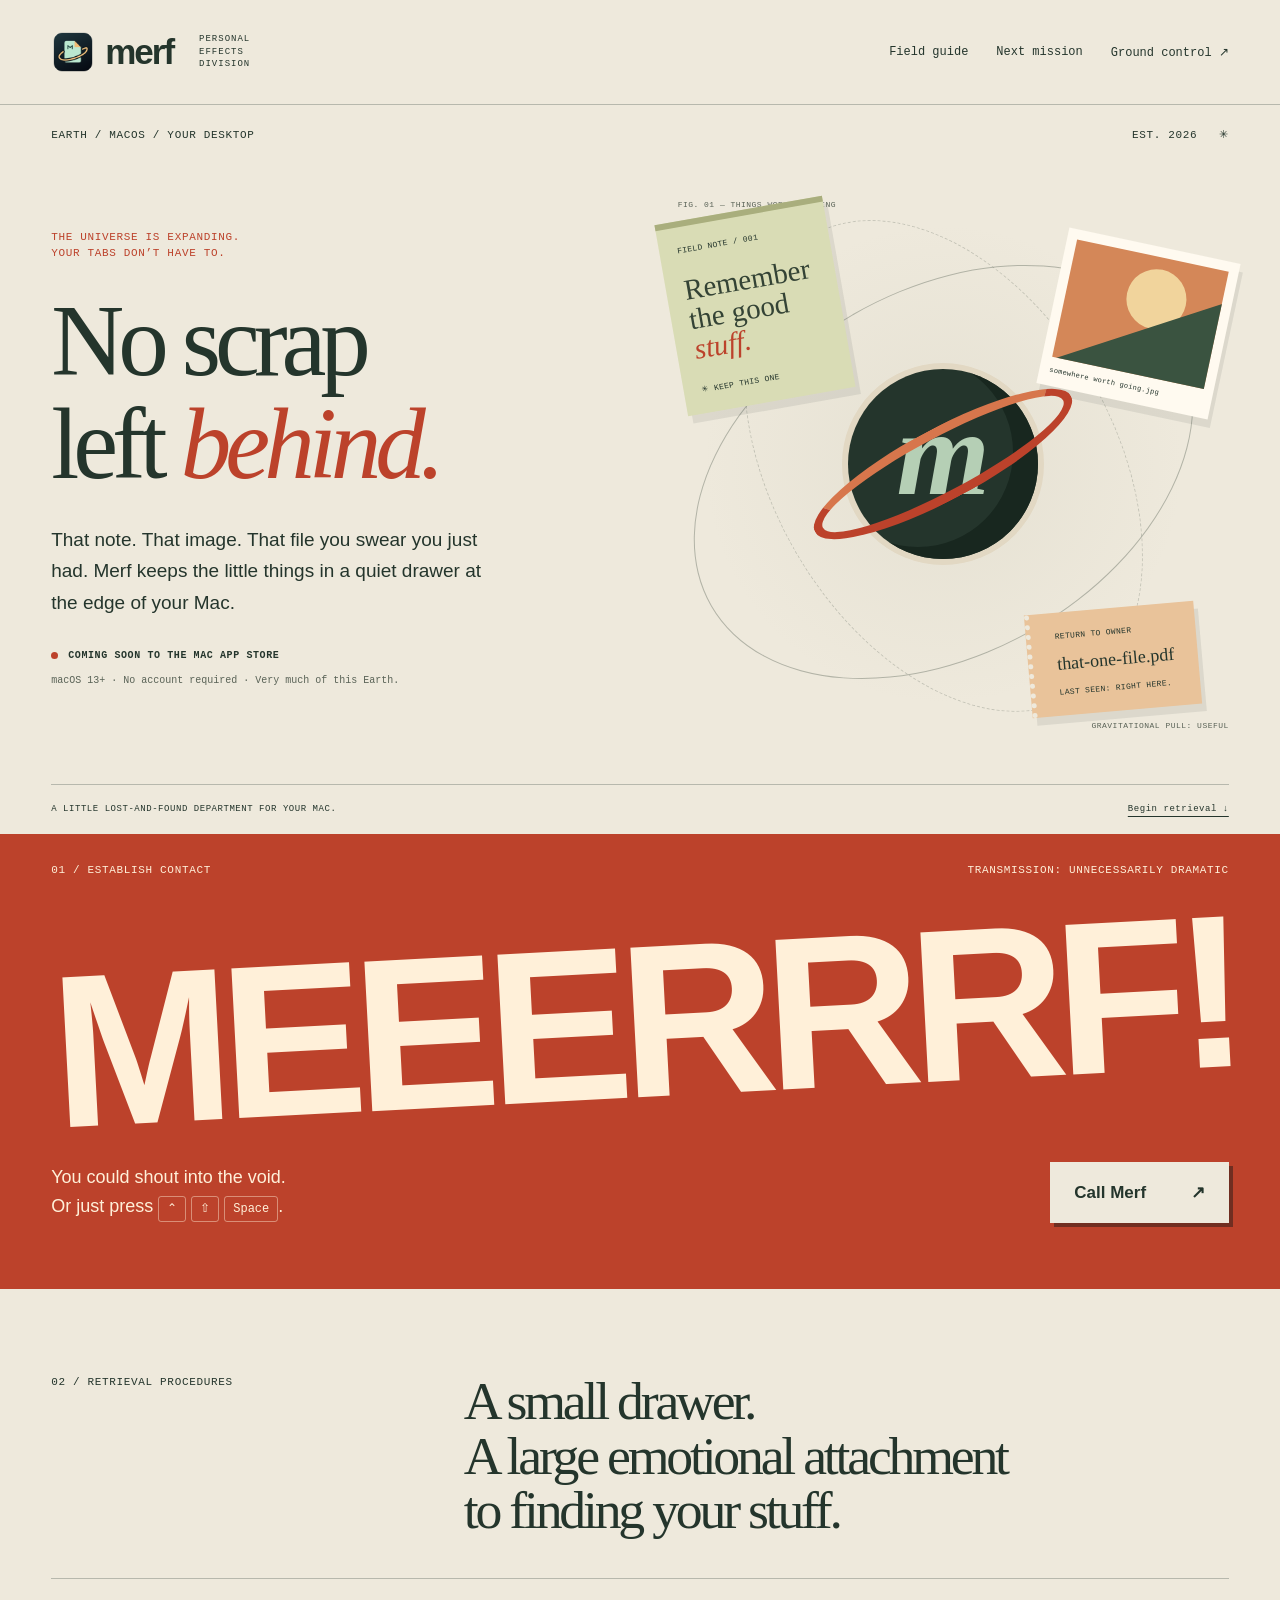
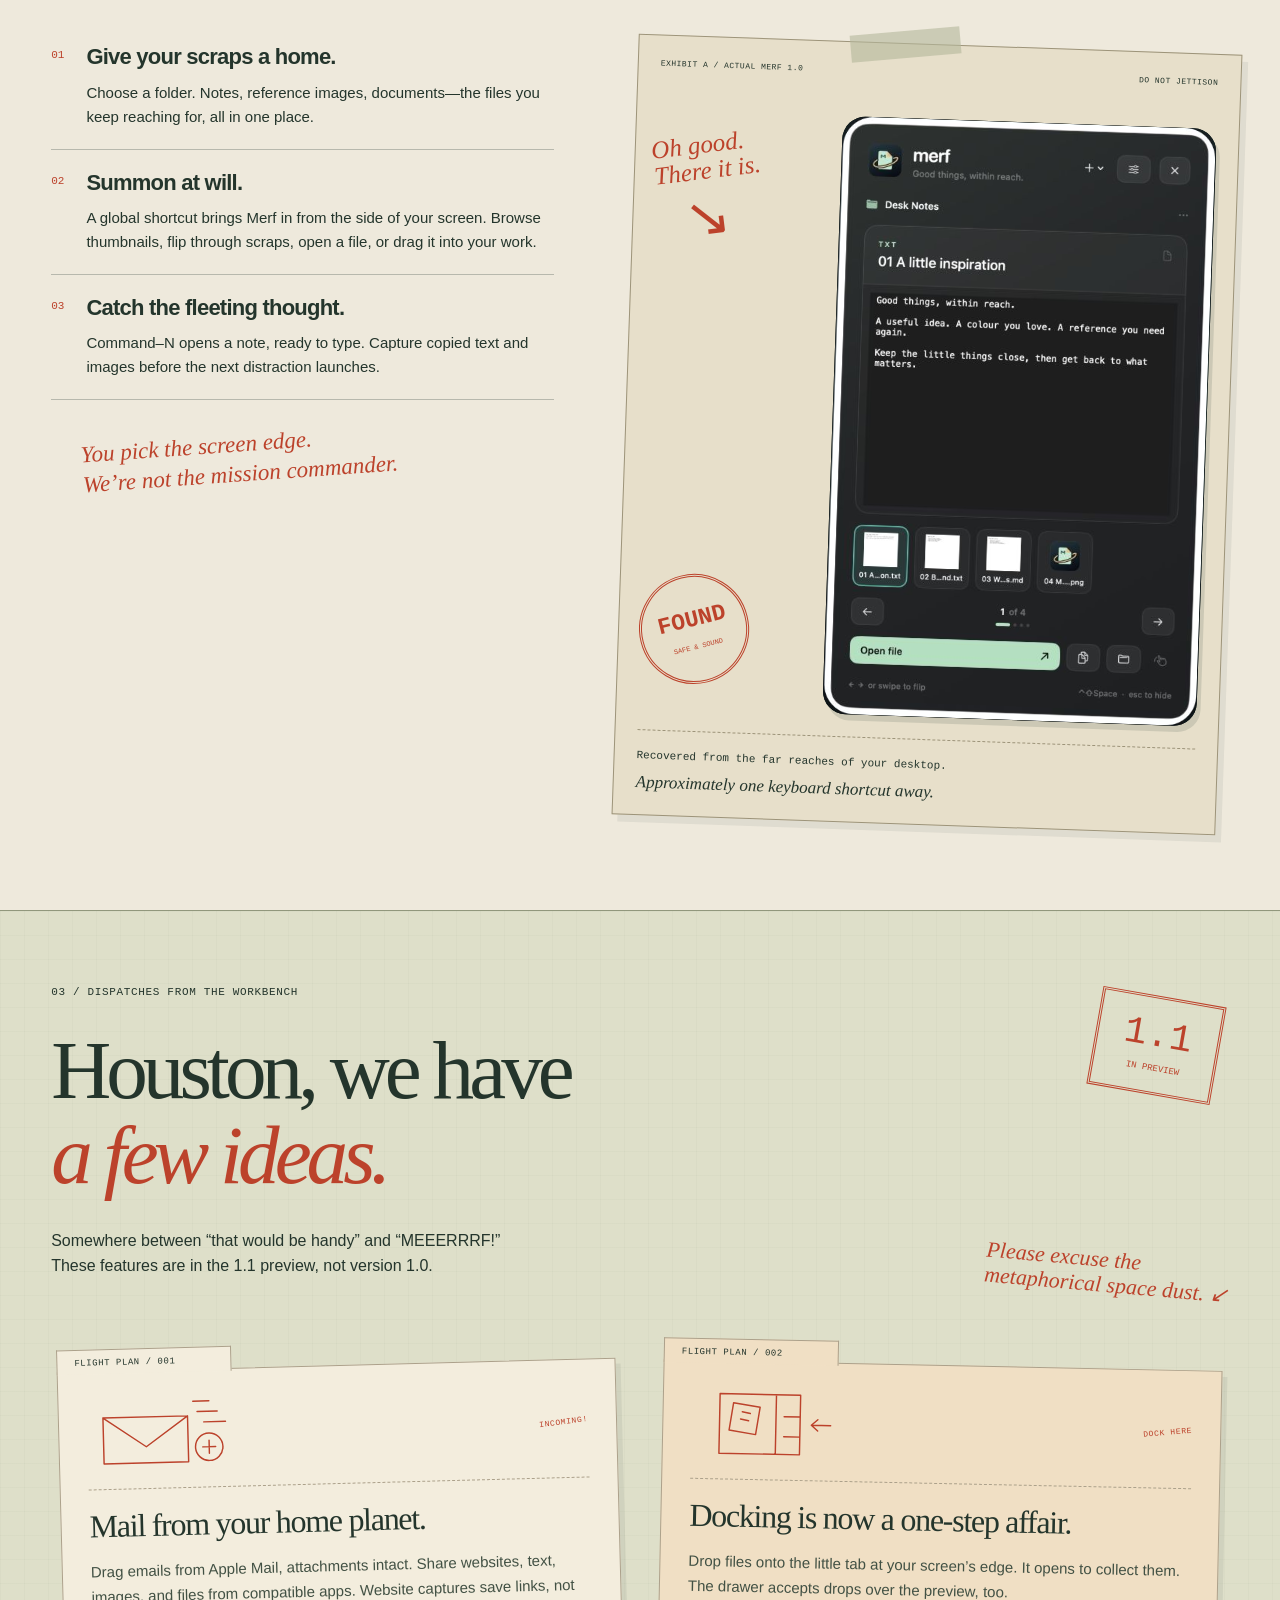
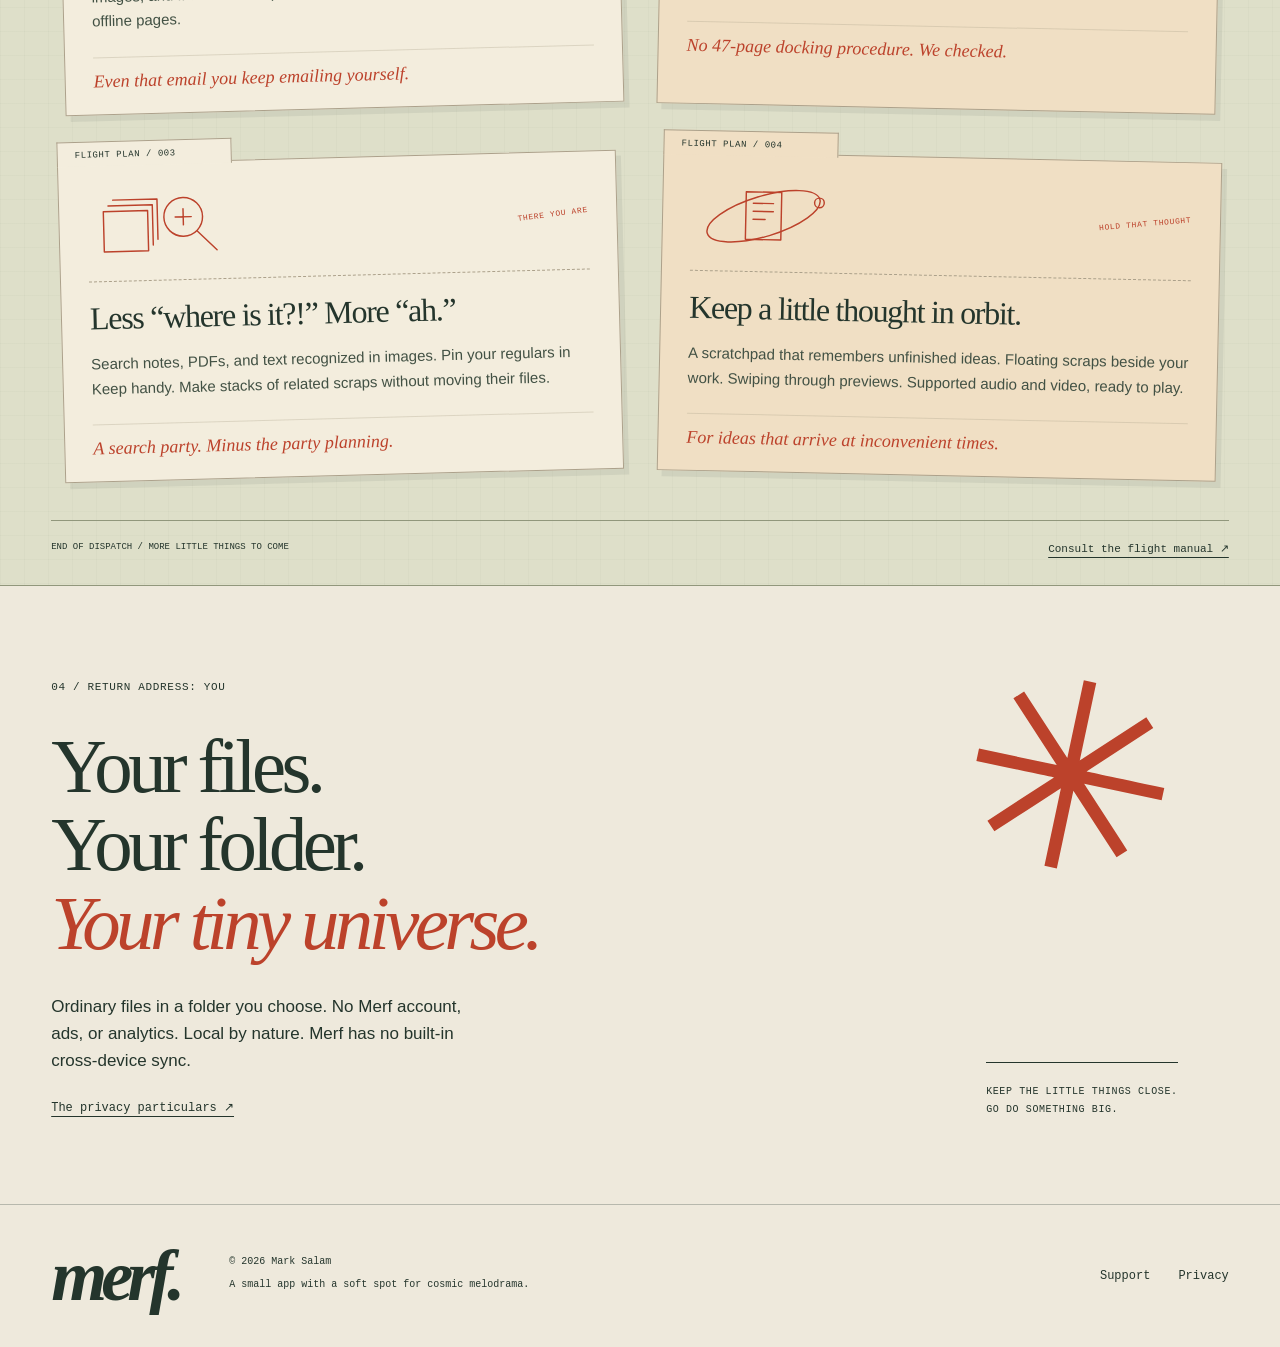
==== commit 7824f895: "Carry mission-manual theme through app exhibit and preview flight plans" ====
--- a/index.html
+++ b/index.html
@@ -1,6 +1,6 @@
 <!doctype html>
 <html lang="en">
-<head><meta charset="utf-8"><meta name="viewport" content="width=device-width,initial-scale=1"><title>Merf — No scrap left behind.</title><meta name="description" content="A little lost-and-found department for your Mac. Keep notes, images and useful files within reach with Merf."><link rel="icon" href="assets/merf.png"><link rel="stylesheet" href="style.css?v=mission-1"><script src="mission.js" defer></script></head>
+<head><meta charset="utf-8"><meta name="viewport" content="width=device-width,initial-scale=1"><title>Merf — No scrap left behind.</title><meta name="description" content="A little lost-and-found department for your Mac. Keep notes, images and useful files within reach with Merf."><link rel="icon" href="assets/merf.png"><link rel="stylesheet" href="style.css?v=mission-2"><script src="mission.js" defer></script></head>
 <body class="landing">
 <header><a class="brand" href="./"><img src="assets/merf.png" alt="">merf<span class="brand-note">PERSONAL EFFECTS DIVISION</span></a><nav aria-label="Main navigation"><a href="#field-guide">Field guide</a><a href="#next">Next mission</a><a href="support.html">Ground control ↗</a></nav></header>
 <main>
@@ -26,14 +26,16 @@
 </section>
 <section class="field-guide" id="field-guide">
 <div class="section-heading"><span class="eyebrow">02 / Retrieval procedures</span><h2>A small drawer.<br>A large emotional attachment<br>to finding your stuff.</h2></div>
-<div class="guide-layout"><div class="procedures"><article><span class="step">01</span><div><h3>Give your scraps a home.</h3><p>Choose a folder. Notes, reference images, documents—the files you keep reaching for, all in one place.</p></div></article><article><span class="step">02</span><div><h3>Summon at will.</h3><p>A global shortcut brings Merf in from the side of your screen. Browse thumbnails, flip through scraps, open a file, or drag it into your work.</p></div></article><article><span class="step">03</span><div><h3>Catch the fleeting thought.</h3><p>Command–N opens a note, ready to type. Capture copied text and images before the next distraction launches.</p></div></article><p class="pencil-note">You pick the screen edge.<br>We’re not the mission commander.</p></div><figure class="app-evidence"><div class="evidence-label"><span>ACTUAL MERF / VERSION 1.0</span><span>↙ OPEN DRAWER</span></div><img src="assets/browse.png" alt="Merf 1.0 showing a text note and thumbnails in its Mac drawer" loading="lazy"><figcaption>Everything in reach. Then back to whatever planet you were on.</figcaption></figure></div>
+<div class="guide-layout"><div class="procedures"><article><span class="step">01</span><div><h3>Give your scraps a home.</h3><p>Choose a folder. Notes, reference images, documents—the files you keep reaching for, all in one place.</p></div></article><article><span class="step">02</span><div><h3>Summon at will.</h3><p>A global shortcut brings Merf in from the side of your screen. Browse thumbnails, flip through scraps, open a file, or drag it into your work.</p></div></article><article><span class="step">03</span><div><h3>Catch the fleeting thought.</h3><p>Command–N opens a note, ready to type. Capture copied text and images before the next distraction launches.</p></div></article><p class="pencil-note">You pick the screen edge.<br>We’re not the mission commander.</p></div><figure class="app-evidence"><div class="evidence-label"><span>EXHIBIT A / ACTUAL MERF 1.0</span><span>DO NOT JETTISON</span></div><div class="evidence-stage"><span class="evidence-aside">Oh good.<br>There it is.<span aria-hidden="true">↘</span></span><div class="app-window"><img src="assets/browse.png" alt="The actual Merf 1.0 drawer, showing a saved note and file thumbnails" loading="lazy"></div><span class="evidence-seal">FOUND<br><small>SAFE &amp; SOUND</small></span></div><figcaption>Recovered from the far reaches of your desktop.<br><em>Approximately one keyboard shortcut away.</em></figcaption></figure></div>
 </section>
-<section class="next" id="next" aria-labelledby="next-title"><div class="next-intro"><span class="eyebrow">03 / Currently in the workshop</span><h2 id="next-title">The next<br><em>little leap.</em></h2><div class="stamp">1.1<br><span>IN PREVIEW</span></div><p>More ways to bring your world into Merf. These features are in the 1.1 preview and aren’t included in version 1.0.</p></div><div class="manifest">
-<article><span>01</span><div><h3>Incoming transmissions.</h3><p>Share websites, text, images, and files from compatible apps. Drag emails from Apple Mail, attachments intact. Website captures save links, not offline pages.</p></div><span class="manifest-mark" aria-hidden="true">↙</span></article>
-<article><span>02</span><div><h3>A pocket on the edge.</h3><p>A little tab at the edge of your screen opens to receive dropped files. The drawer accepts drops over the preview, too.</p></div><span class="manifest-mark" aria-hidden="true">⊔</span></article>
-<article><span>03</span><div><h3>Find the needle. Keep the haystack.</h3><p>Search notes, PDFs, and text recognized in images. Pin your regulars in Keep handy. Group scraps into stacks without moving their files.</p></div><span class="manifest-mark" aria-hidden="true">✳</span></article>
-<article><span>04</span><div><h3>A thought, held in orbit.</h3><p>Your scratchpad remembers unfinished ideas. Float a scrap beside your work, swipe through previews, and play supported audio and video.</p></div><span class="manifest-mark" aria-hidden="true">◎</span></article>
-<a class="manual-link" href="support.html#preview">Read the 1.1 field notes ↗</a></div></section>
+<section class="next" id="next" aria-labelledby="next-title">
+<div class="next-intro"><span class="eyebrow">03 / Dispatches from the workbench</span><h2 id="next-title">Houston, we have<br><em>a few ideas.</em></h2><div class="stamp">1.1<br><span>IN PREVIEW</span></div><p>Somewhere between “that would be handy” and “MEEERRRF!”<br>These features are in the 1.1 preview, not version 1.0.</p><span class="workbench-note">Please excuse the<br>metaphorical space dust. ↙</span></div>
+<div class="manifest">
+<article><div class="file-tab">FLIGHT PLAN / 001</div><div class="specimen-art" aria-hidden="true"><svg viewBox="0 0 180 90"><path d="M20 25h105v57H20z M20 25l53 37 52-37 M137 20h25 M145 33h27 M132 7h20"/><circle cx="151" cy="64" r="17"/><path d="M143 64h16m-8-8v16"/></svg><span>INCOMING!</span></div><div><h3>Mail from your home planet.</h3><p>Drag emails from Apple Mail, attachments intact. Share websites, text, images, and files from compatible apps. Website captures save links, not offline pages.</p></div><p class="margin-note">Even that email you keep emailing yourself.</p></article>
+<article><div class="file-tab">FLIGHT PLAN / 002</div><div class="specimen-art" aria-hidden="true"><svg viewBox="0 0 180 90"><path d="M35 8h100v74H35z M105 8v74 M115 35h20v25h-20 M52 19l33 5-5 34-33-5z M63 30l10 2m-12 7 10 2"/><path d="M150 45h23m-16-7-8 7 8 7"/></svg><span>DOCK HERE</span></div><div><h3>Docking is now a one-step affair.</h3><p>Drop files onto the little tab at your screen’s edge. It opens to collect them. The drawer accepts drops over the preview, too.</p></div><p class="margin-note">No 47-page docking procedure. We checked.</p></article>
+<article><div class="file-tab">FLIGHT PLAN / 003</div><div class="specimen-art" aria-hidden="true"><svg viewBox="0 0 180 90"><path d="M20 27h55v50H20z M26 20h55v50 M32 13h55v50"/><circle cx="119" cy="36" r="24"/><path d="m136 54 24 24 M109 36h20m-10-10v20"/></svg><span>THERE YOU ARE</span></div><div><h3>Less “where is it?!” More “ah.”</h3><p>Search notes, PDFs, and text recognized in images. Pin your regulars in Keep handy. Make stacks of related scraps without moving their files.</p></div><p class="margin-note">A search party. Minus the party planning.</p></article>
+<article><div class="file-tab">FLIGHT PLAN / 004</div><div class="specimen-art" aria-hidden="true"><svg viewBox="0 0 180 90"><ellipse cx="90" cy="45" rx="73" ry="25" transform="rotate(-18 90 45)"/><path d="M68 15h44v59H68z M77 29h25m-25 10h25m-25 10h15"/><circle cx="159" cy="27" r="6"/></svg><span>HOLD THAT THOUGHT</span></div><div><h3>Keep a little thought in orbit.</h3><p>A scratchpad that remembers unfinished ideas. Floating scraps beside your work. Swiping through previews. Supported audio and video, ready to play.</p></div><p class="margin-note">For ideas that arrive at inconvenient times.</p></article>
+</div><div class="workbench-footer"><span>END OF DISPATCH / MORE LITTLE THINGS TO COME</span><a class="manual-link" href="support.html#preview">Consult the flight manual ↗</a></div></section>
 <section class="ownership"><div class="ownership-symbol" aria-hidden="true">✳</div><span class="eyebrow">04 / Return address: you</span><h2>Your files.<br>Your folder.<br><em>Your tiny universe.</em></h2><p>Ordinary files in a folder you choose. No Merf account, ads, or analytics. Local by nature. Merf has no built-in cross-device sync.</p><a href="privacy.html">The privacy particulars ↗</a><div class="end-note">KEEP THE LITTLE THINGS CLOSE.<br>GO DO SOMETHING BIG.</div></section>
 </main>
 <footer><a class="footer-wordmark" href="./">merf.</a><div><span>© 2026 Mark Salam</span><p>A small app with a soft spot for cosmic melodrama.</p></div><nav aria-label="Footer navigation"><a href="support.html">Support</a><a href="privacy.html">Privacy</a></nav></footer>
--- a/style.css
+++ b/style.css
@@ -1,3 +1,5 @@
 @charset "UTF-8";
 :root{--paper:#eee9dc;--ink:#24352c;--orange:#bc422b;--mint:#b5cfb5;--line:#24352c45;--mono:ui-monospace,SFMono-Regular,Menlo,Consolas,monospace}*{box-sizing:border-box}html{scroll-behavior:smooth}body{margin:0;background:var(--paper);color:var(--ink);font:17px/1.6 -apple-system,BlinkMacSystemFont,"Segoe UI",sans-serif}a{color:inherit;text-underline-offset:5px}a:hover{color:var(--orange)}button{font:inherit;cursor:pointer}button:focus-visible,a:focus-visible{outline:3px solid var(--orange);outline-offset:5px}header,main,footer{max-width:1440px;margin:auto}header{padding:24px 4%;display:flex;align-items:center;justify-content:space-between;border-bottom:1px solid var(--line);gap:24px}.brand{font-size:35px;letter-spacing:-2px;font-weight:800;display:flex;align-items:center;gap:10px;text-decoration:none}.brand img{width:44px;height:44px}.brand-note{font:9px/1.4 var(--mono);letter-spacing:1px;max-width:80px;margin-left:16px}nav{display:flex;gap:28px;font:12px var(--mono)}nav a{text-decoration:none}h1,h2,h3,p{margin-top:0}h1,h2{font-family:Georgia,"Times New Roman",serif;font-weight:400;letter-spacing:-.06em;line-height:1.02}h3{font-size:22px;line-height:1.2;letter-spacing:-.035em}em{font-weight:400}p{max-width:65ch}.eyebrow,.mission-line,.coordinate,.hero-bottom,.launch-status,.small-print,.evidence-label,figcaption,.signal-frequency,.manifest>article>span,.end-note,.demo-head,.demo-caption,.demo-controls,.demo-note>span{font:11px/1.5 var(--mono);letter-spacing:.06em}.eyebrow{text-transform:uppercase}.hero{padding:22px 4% 0;overflow:hidden}.mission-line{display:flex;justify-content:space-between}.hero-layout{display:grid;grid-template-columns:1fr 1fr;align-items:center;min-height:640px;gap:3%}.hero-copy{padding:50px 0}.hero-copy .eyebrow{color:var(--orange);margin-bottom:28px}h1{font-size:clamp(68px,7.9vw,112px);margin-bottom:28px}h1 em{color:var(--orange)}.lede{max-width:440px;font-size:19px;line-height:1.65}.launch-status{margin-top:30px;font-size:10px;font-weight:700;display:flex;align-items:center;gap:10px}.status-dot{width:7px;height:7px;background:var(--orange);border-radius:50%}.small-print{font-size:10px;margin-top:10px;color:#596256;letter-spacing:0}.hero-bottom{display:flex;justify-content:space-between;border-top:1px solid var(--line);padding:18px 0;font-size:9px}.hero-bottom a{white-space:nowrap;margin-left:18px}.orbital{position:relative;height:560px;isolation:isolate;background:radial-gradient(circle at 50% 50%,#b8b7a22b 0,transparent 60%)}.orbit{position:absolute;border:1px solid #59625666;border-radius:50%;width:94%;height:65%;top:19%;left:3%;transform:rotate(-30deg)}.orbit-two{width:60%;height:95%;left:20%;top:3%;transform:rotate(-30deg);border-style:dashed;border-color:#59625644}.coordinate{position:absolute;font-size:8px;color:#596256}.top-coordinate{top:15px;left:20px}.bottom-coordinate{bottom:12px;right:0}.planet{position:absolute;width:190px;height:190px;border-radius:50%;background:#24352c;left:calc(50% - 95px);top:calc(50% - 95px);box-shadow:inset -25px -12px 0 #18271f,0 0 0 6px #e2d8c3;display:grid;place-items:center}.planet span{font:bold italic 120px Georgia;color:var(--mint);transform:translateY(-10px)}.planet i{position:absolute;width:290px;height:72px;border:9px solid #bc422b;transform:rotate(-28deg);border-radius:50%;border-top-color:#d7764c;z-index:3}.orbit-scrap{position:absolute;box-shadow:4px 8px 0 #24352c17}.note{background:#d9dcb5;width:170px;padding:18px;top:25px;left:12px;transform:rotate(-10deg);border-top:6px solid #a9ae7d}.orbit-scrap span,.orbit-scrap small{font:8px/1.4 var(--mono);letter-spacing:.04em;display:block}.note p{font:29px/1.03 Georgia;margin:20px 0;color:#344335}.note em{color:var(--orange)}.photo{width:175px;right:3px;top:60px;padding:10px;background:#fffaf0;transform:rotate(12deg)}.photo span{font-size:7px;margin-top:9px}.sunset{height:120px;background:#d48758;position:relative;overflow:hidden}.sunset i{position:absolute;border-radius:50%;background:#f1d49c;width:60px;height:60px;left:60px;top:12px}.sunset b{position:absolute;background:#3a5340;width:220px;height:120px;transform:rotate(-30deg);top:80px;left:-20px}.ticket{bottom:32px;right:30px;background:#e9c39a;padding:18px 24px;transform:rotate(-5deg);border-left:5px dotted var(--paper)}.ticket strong{font:18px Georgia;display:block;margin:12px 0}.signal{position:relative;background:var(--orange);color:#fff0d9;padding:28px 4% 32px;overflow:hidden}.signal-top{display:flex;justify-content:space-between}.signal h2{font-family:Impact,"Arial Narrow",sans-serif;font-size:clamp(70px,17vw,240px);font-weight:900;letter-spacing:-.055em;line-height:1.2;margin:12px 0 10px;transform:rotate(-3deg);text-align:center;transition:transform .4s}.signal.called h2{transform:rotate(2deg) scale(1.04)}.signal-bottom{display:flex;align-items:center;justify-content:space-between;gap:25px}.signal-bottom p{font-size:18px;margin:0}kbd{font:12px var(--mono);padding:5px 8px;border:1px solid #fff0d970;border-radius:3px}#call-merf{background:var(--paper);color:var(--ink);border:0;padding:17px 24px;font-weight:650;min-width:170px;box-shadow:4px 4px 0 #702e21}#call-merf span{margin-left:40px}.signal-reply{font:11px var(--mono);margin:20px 0 0;min-height:14px}.demo-drawer{position:absolute;right:3%;top:22px;width:330px;max-width:90%;background:var(--ink);color:var(--paper);padding:20px;box-shadow:-15px 12px 0 #622e2940;z-index:5;border:1px solid #8b9d83}.demo-drawer:not([hidden]){animation:arrive .4s ease-out}.demo-head{display:flex;justify-content:space-between;align-items:center;color:var(--mint)}.demo-head button,.demo-controls button{background:none;border:1px solid #ffffff50;color:var(--paper);padding:5px 12px}.demo-caption{font-size:9px;letter-spacing:0;margin-top:16px;color:#b7c4b5}.demo-note{background:var(--paper);color:var(--ink);padding:22px;min-height:185px;margin-bottom:15px}.demo-note>span{color:var(--orange);font-size:9px}.demo-note h3{font:32px/1.1 Georgia;margin:14px 0}.demo-note p{font-size:14px;line-height:1.5;margin:0}.demo-controls{display:flex;justify-content:space-between;align-items:center}@keyframes arrive{from{transform:translateX(100%);opacity:0}to{transform:translateX(0);opacity:1}}.field-guide{padding:85px 4%}.section-heading{display:grid;grid-template-columns:1fr 2fr;gap:30px;border-bottom:1px solid var(--line);padding-bottom:40px}.section-heading h2{font-size:clamp(36px,4.2vw,60px);margin:0}.guide-layout{display:grid;grid-template-columns:1fr 1.2fr;gap:6%;padding-top:45px}.procedures article{display:flex;gap:22px;padding:20px 0;border-bottom:1px solid var(--line)}.step{font:11px var(--mono);padding-top:5px;color:var(--orange)}.procedures p{font-size:15px;margin-bottom:0}.procedures h3{margin-bottom:10px}.pencil-note{font:italic 23px/1.3 Georgia!important;transform:rotate(-4deg);padding:25px 0 15px 30px;color:var(--orange)}figure{margin:0}.app-evidence{background:#dcd8c9;padding:20px;align-self:start;transform:rotate(2deg);margin-top:20px;border:1px solid #24352c20}.evidence-label{display:flex;justify-content:space-between;font-size:8px;margin-bottom:15px}.app-evidence img{width:100%;display:block}.app-evidence figcaption{font-size:9px;letter-spacing:0;margin-top:15px}.next{background:var(--ink);color:var(--paper);display:grid;grid-template-columns:1fr 1.5fr;padding:70px 4%;gap:8%}.next h2{font-size:clamp(55px,6vw,84px);margin:28px 0}.next h2 em{color:var(--mint)}.next-intro{position:relative}.next-intro>p{font-size:15px;max-width:330px;margin-top:30px;color:#c1c8ba}.stamp{border:2px solid #b5cfb580;color:var(--mint);font:38px/1 var(--mono);padding:15px;width:110px;text-align:center;transform:rotate(-8deg)}.stamp span{font-size:9px;display:block;margin-top:10px}.manifest article{display:grid;grid-template-columns:24px 1fr 30px;gap:18px;border-top:1px solid #eee9dc40;padding:25px 0}.manifest article>span{color:var(--mint);padding-top:4px}.manifest article .manifest-mark{font-size:30px;padding:0}.manifest h3{font-size:24px;margin-bottom:12px}.manifest p{font-size:15px;margin:0;color:#c1c8ba}.manual-link{display:inline-block;font:12px var(--mono);margin-top:25px;color:var(--mint)}.ownership{padding:85px 4%;position:relative}.ownership h2{font-size:clamp(50px,6vw,85px);margin:30px 0}.ownership h2 em{color:var(--orange)}.ownership p{max-width:420px}.ownership>a{font:12px var(--mono)}.ownership-symbol{position:absolute;right:8%;top:65px;font:260px/1 Georgia;color:var(--orange);transform:rotate(12deg)}.end-note{position:absolute;right:8%;bottom:85px;border-top:1px solid var(--ink);padding-top:20px;line-height:1.8;font-size:10px}footer{border-top:1px solid var(--line);padding:35px 4%;display:flex;align-items:center;gap:50px}footer .footer-wordmark{font:bold italic 72px/1 Georgia;text-decoration:none;letter-spacing:-6px}footer>div{font:10px/1.8 var(--mono)}footer p{margin:5px 0}footer nav{margin-left:auto}.prose{max-width:800px;margin:70px auto;padding:0 30px 50px}.prose h1{font-size:64px;margin-bottom:40px}.prose h2{font-size:32px;letter-spacing:-.035em;margin-top:38px}.prose p{color:#425144}.prose #preview{border-top:1px solid var(--line);margin-top:45px;padding-top:35px}section[id]{scroll-margin-top:25px}@media(min-width:1441px){body{border-left:1px solid var(--line);border-right:1px solid var(--line);max-width:1440px;margin:auto}}@media(max-width:900px){.brand-note{display:none}.hero-layout{min-height:570px}.orbital{transform:scale(.85);margin:0 -25px}.hero-copy{z-index:1}.hero-copy h1{font-size:75px}.signal-frequency{font-size:8px}.section-heading{grid-template-columns:1fr}.guide-layout{gap:4%}.next{gap:5%}.ownership-symbol{font-size:170px;right:6%}footer{gap:25px}}@media(max-width:650px){header{padding:18px 6%;gap:12px}.brand{font-size:28px}.brand img{width:32px;height:32px}nav{gap:16px;font-size:10px}header nav a:first-child{display:none}.hero{padding:20px 6% 0}.mission-line{font-size:8px}.hero-layout{grid-template-columns:1fr;gap:0}.hero-copy{padding:38px 0 0}.hero-copy h1{font-size:76px}.hero-copy .eyebrow{font-size:10px;margin-bottom:20px}.lede{font-size:17px}.launch-status{font-size:9px}.orbital{height:440px;transform:scale(.92);margin:0 -14px}.orbit-scrap.note{width:145px;left:0;top:25px}.note p{font-size:24px}.photo{width:140px;right:0;top:55px}.sunset{height:90px}.planet{width:150px;height:150px;left:calc(50% - 75px);top:calc(50% - 75px)}.planet span{font-size:95px}.planet i{width:225px;height:60px;border-width:7px}.ticket{right:10px;bottom:30px;padding:14px 18px}.ticket strong{font-size:16px}.top-coordinate{top:0;left:0;font-size:7px}.bottom-coordinate{font-size:7px;bottom:0}.hero-bottom{font-size:8px;gap:15px;align-items:center}.signal{padding:24px 6%}.signal-top{display:block}.signal-frequency{display:none}.signal h2{font-size:18vw;margin:25px 0}.signal-bottom{align-items:flex-start;flex-direction:column;gap:22px}.signal-bottom p{font-size:16px;line-height:1.9}#call-merf{padding:13px 20px}.field-guide{padding:50px 6%}.section-heading{gap:10px;padding-bottom:25px}.section-heading h2{font-size:36px}.guide-layout{grid-template-columns:1fr;padding-top:5px}.app-evidence{margin-top:30px;padding:12px}.next{grid-template-columns:1fr;padding:50px 6%;gap:25px}.next h2{font-size:65px;margin:20px 0}.next-intro>p{max-width:none}.stamp{position:absolute;right:0;top:65px;width:80px;font-size:28px;padding:10px}.stamp span{font-size:7px}.manifest article{gap:12px;grid-template-columns:20px 1fr 22px}.manifest h3{font-size:22px}.ownership{padding:50px 6%}.ownership h2{font-size:54px}.ownership-symbol{font-size:75px;top:36px;right:6%}.ownership>.eyebrow{font-size:9px}.ownership p{font-size:16px}.end-note{position:static;margin-top:45px;display:inline-block}footer{flex-wrap:wrap;padding:28px 6%;gap:20px}footer .footer-wordmark{font-size:58px}footer>div{font-size:9px;max-width:210px}footer nav{margin-left:0;width:100%;padding-top:10px}.prose{margin:40px auto;padding:0 6% 30px}.prose h1{font-size:46px}.prose h2{font-size:29px}.demo-drawer{right:5%;top:20px}}@media(prefers-reduced-motion:reduce){html{scroll-behavior:auto}*,*::before,*::after{animation:none!important;transition:none!important}}
 @media(max-width:650px){.hero-copy h1{font-size:clamp(58px,19.4vw,76px)}}@media(max-width:360px){header nav{font-size:9px;gap:10px}.next h2{font-size:56px}.stamp{position:static;margin:25px 0}.ownership h2{font-size:46px}}
+/* Filed under: a little more space dust. */
+.app-evidence{background:#e7dfca;border:1px solid #9d947a;padding:22px;box-shadow:6px 7px 0 #24352c12;position:relative;transform:rotate(2deg)}.app-evidence:before{content:"";position:absolute;top:-13px;left:35%;width:110px;height:27px;background:#b5b89b99;transform:rotate(-7deg);z-index:2}.evidence-stage{position:relative;padding:25px 0 10px;display:flex;justify-content:flex-end}.app-window{width:67%;aspect-ratio:5/8;position:relative;overflow:hidden;border-radius:23px;background:#18231f;box-shadow:4px 6px 0 #24352c22}.app-window img{position:absolute;width:288%;max-width:none;height:auto;left:-169%;top:-6.25%}.evidence-aside{font:italic 25px/1.05 Georgia;position:absolute;left:0;top:45px;transform:rotate(-9deg);color:var(--orange)}.evidence-aside>span{display:block;font:55px Georgia;padding-left:25px}.evidence-seal{position:absolute;bottom:35px;left:-2px;border:3px double var(--orange);border-radius:50%;width:110px;height:110px;display:flex;flex-direction:column;align-items:center;justify-content:center;color:var(--orange);font:bold 23px/1.2 var(--mono);transform:rotate(-16deg)}.evidence-seal small{font:7px var(--mono);margin-top:8px}.app-evidence figcaption{border-top:1px dashed #9d947a;padding-top:16px;font:11px/1.7 var(--mono);margin-top:12px}.app-evidence figcaption em{font:italic 17px Georgia;display:block;margin-top:7px}.next{display:block;background:#dedfc9;color:var(--ink);padding:65px 4% 30px;border-top:1px solid #91977c;border-bottom:1px solid #91977c;background-image:linear-gradient(#24352c06 1px,transparent 1px),linear-gradient(90deg,#24352c06 1px,transparent 1px);background-size:24px 24px}.next-intro{padding-bottom:45px;padding-right:170px}.next h2{font-size:clamp(55px,6.5vw,90px);margin:25px 0}.next h2 em{color:var(--orange)}.next-intro>p{color:var(--ink);max-width:640px;font-size:16px}.next .stamp{position:absolute;right:10px;top:20px;color:var(--orange);border:3px double var(--orange);width:125px;padding:18px;transform:rotate(10deg)}.workbench-note{position:absolute;right:0;bottom:42px;color:var(--orange);font:italic 22px/1.15 Georgia;transform:rotate(5deg)}.manifest{display:grid;grid-template-columns:1fr 1fr;gap:48px 40px;padding:25px 10px 45px}.manifest article{display:block;background:#f3eddd;border:1px solid #aca18b;padding:22px 28px 20px;position:relative;box-shadow:5px 6px 0 #24352c12;transform:rotate(-1.5deg)}.manifest article:nth-child(even){transform:rotate(1.2deg);background:#f0dfc4}.file-tab{position:absolute;top:-23px;left:-1px;border:1px solid #aca18b;border-bottom:0;background:#f3eddd;font:9px var(--mono);letter-spacing:.06em;padding:8px 17px 6px;min-width:175px}.manifest article:nth-child(even) .file-tab{background:#f0dfc4}.specimen-art{display:flex;align-items:center;justify-content:space-between;gap:15px;border-bottom:1px dashed #aca18b;padding-bottom:15px;margin-bottom:20px}.specimen-art svg{width:145px;height:80px;fill:none;stroke:var(--orange);stroke-width:1.8;stroke-linecap:round;stroke-linejoin:round}.specimen-art>span{font:8px/1.6 var(--mono);letter-spacing:.08em;max-width:100px;color:var(--orange);transform:rotate(-6deg)}.manifest h3{font:32px/1.06 Georgia;letter-spacing:-.04em;margin:0 0 16px}.manifest p{color:#425144;font-size:15px;line-height:1.65}.manifest .margin-note{font:italic 18px/1.3 Georgia;color:var(--orange);margin-top:23px;padding-top:12px;border-top:1px solid #aca18b55}.workbench-footer{border-top:1px solid #91977c;display:flex;justify-content:space-between;gap:20px;padding-top:20px;align-items:center}.workbench-footer>span{font:9px/1.5 var(--mono)}.workbench-footer .manual-link{color:var(--ink);margin:0;font-size:11px}@media(max-width:900px){.evidence-aside{font-size:20px}.evidence-seal{width:85px;height:85px;font-size:18px}.next-intro{padding-right:150px}.workbench-note{font-size:18px;max-width:150px}.manifest{gap:40px 25px}.manifest article{padding:20px}.manifest h3{font-size:28px}}@media(max-width:650px){.app-evidence{padding:18px}.evidence-aside{font-size:23px}.evidence-seal{width:95px;height:95px;font-size:21px}.app-window{border-radius:19px}.next{padding:45px 6% 25px}.next-intro{padding:0 0 38px}.next h2{font-size:clamp(43px,11vw,65px);margin-top:25px;padding-right:0}.next .stamp{position:static;width:94px;font-size:28px;display:inline-block;margin:0 0 8px;padding:12px}.next-intro>p{font-size:15px;margin-top:20px}.workbench-note{position:static;display:inline-block;vertical-align:middle;margin-left:15px;font-size:19px;max-width:180px}.manifest{grid-template-columns:1fr;gap:44px;padding:20px 5px 35px}.manifest article{padding:22px}.manifest h3{font-size:30px}.workbench-footer{align-items:flex-start;flex-direction:column;gap:16px}.evidence-label{font-size:7px}}
